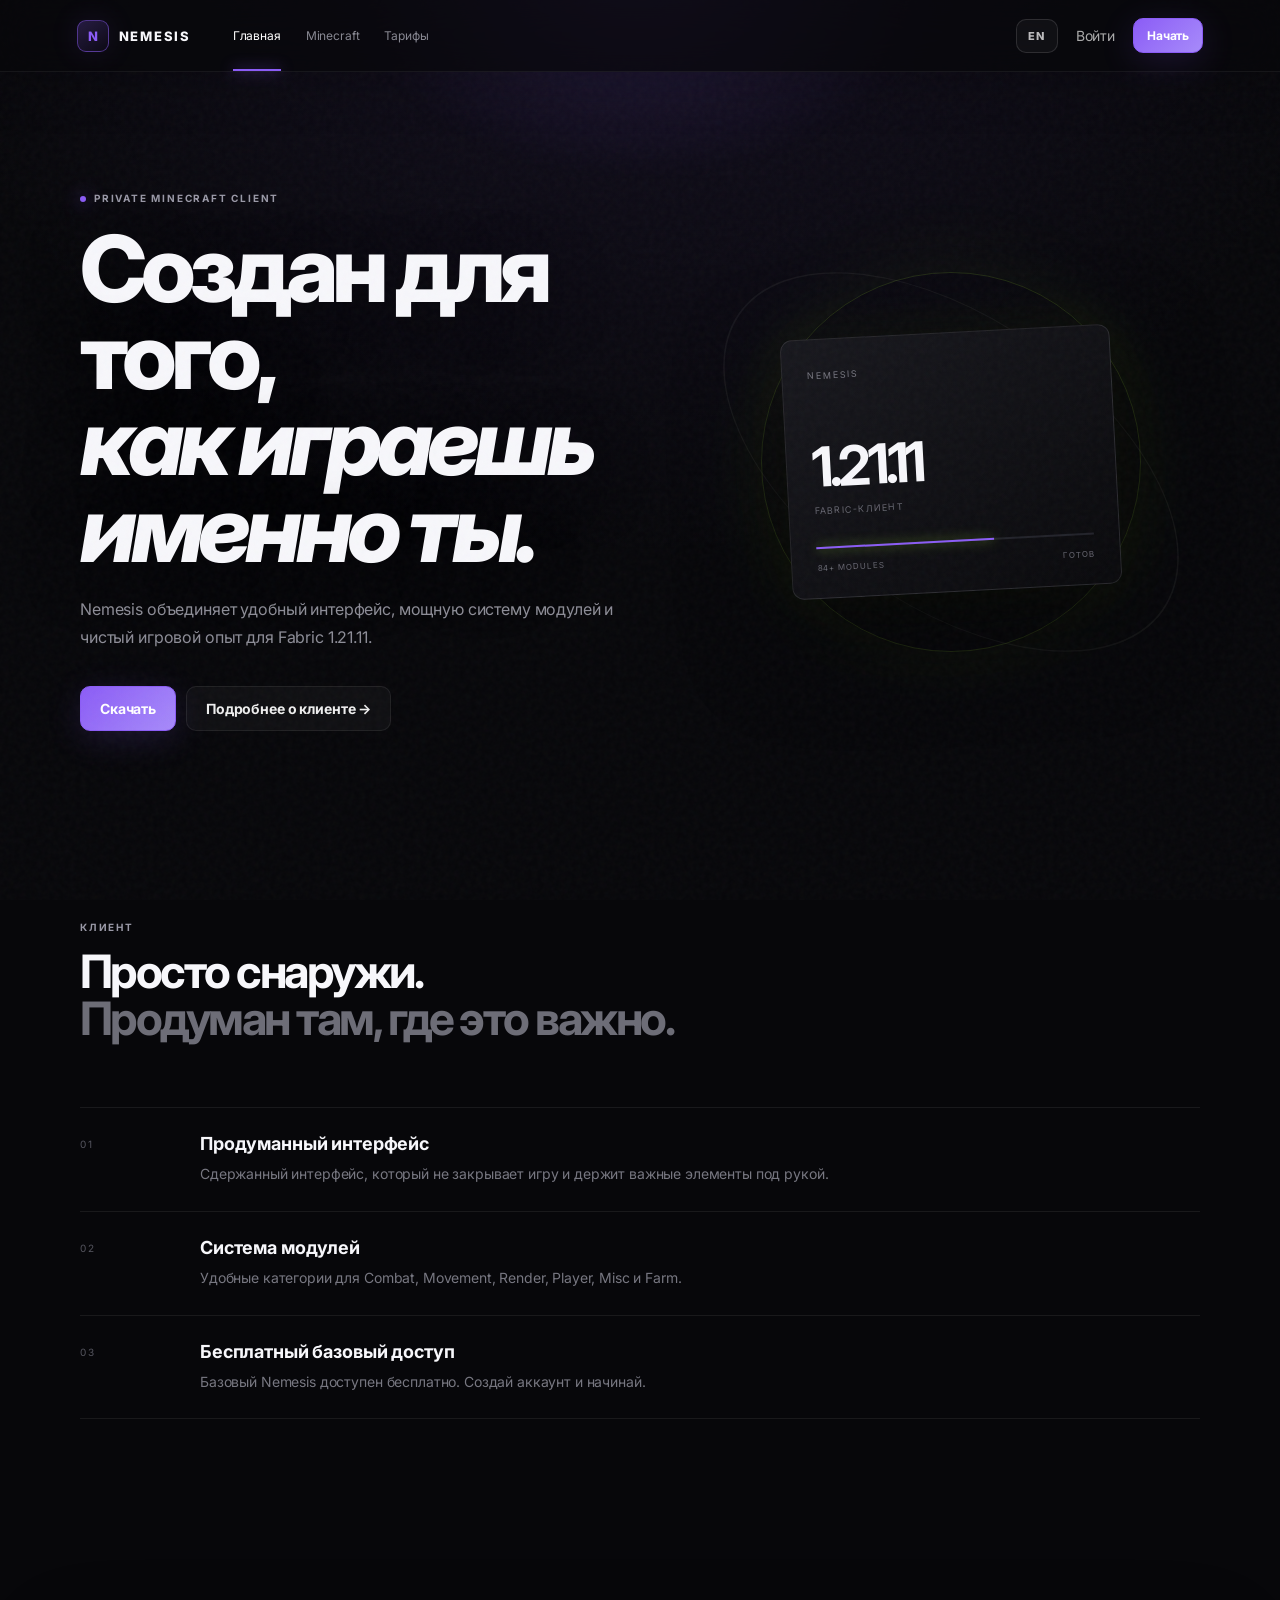
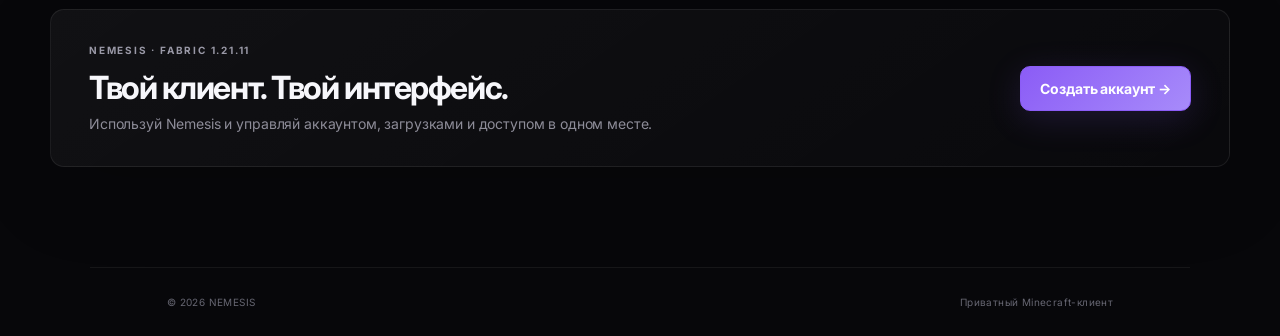
==== index.html @ 1b15ebf1 "Update Nemesis website" ====
<!doctype html>
<html lang="ru"><head><meta charset="utf-8"><meta name="viewport" content="width=device-width,initial-scale=1">
<title>Nemesis — Private Minecraft Client</title><meta name="description" content="Nemesis private Minecraft client. Free base access."><link rel="stylesheet" href="assets/css/main.css"></head>
<body><div class="noise"></div><div class="ambient"></div>
<header class="nav"><a class="brand" href="./"><span class="brand-mark">N</span><span>NEMESIS</span></a>
<nav><a class="active" href="./">Home</a><a href="minecraft/">Minecraft</a><a href="pricing/">Pricing</a></nav>
<div class="nav-actions"><a class="nav-login" href="login/">Login</a><a class="btn btn-small" href="register/">Get started</a></div></header>
<main>
<section class="landing">
 <div class="landing-copy"><div class="eyebrow"><span class="dot"></span>PRIVATE MINECRAFT CLIENT</div><h1>Built for the<br><em>way you play.</em></h1><p>Nemesis brings a focused interface, powerful modules and a clean client experience to Fabric 1.21.11.</p><div class="hero-actions left"><a class="btn" href="download/Nemesis.exe" download>Скачать</a><a class="btn btn-ghost" href="minecraft/">Explore client →</a></div></div>
 <div class="hero-visual"><div class="visual-orbit"></div><div class="visual-card"><span class="visual-label">NEMESIS</span><strong>1.21.11</strong><small>FABRIC CLIENT</small><div class="visual-meter"><i></i></div><div class="visual-bottom"><span>84+ MODULES</span><span>READY</span></div></div></div>
</section>
<section class="editorial"><div class="section-intro"><div class="eyebrow">THE CLIENT</div><h2>Simple on the surface.<br><em>Deep where it matters.</em></h2></div><div class="feature-list"><article><span>01</span><div><h3>Focused UI</h3><p>A restrained interface that keeps the game visible and the important controls close.</p></div></article><article><span>02</span><div><h3>Module system</h3><p>Organized categories for combat, movement, render, player, misc and farm.</p></div></article><article><span>03</span><div><h3>Free base access</h3><p>No paywall for the basic Nemesis experience. Create an account and start.</p></div></article></div></section>
<section class="cta"><div><div class="eyebrow">NEMESIS · FABRIC 1.21.11</div><h2>Your client. Your interface.</h2><p>Join Nemesis and keep your account, downloads and access in one place.</p></div><a class="btn" href="register/">Create account →</a></section>
</main><footer><span>© 2026 NEMESIS</span><span>Private Minecraft client</span></footer><script type="module" src="assets/js/app.js"></script></body></html>
---- assets/css/main.css ----
@import url('https://fonts.googleapis.com/css2?family=Inter:wght@400;500;600;700;800&display=swap');
:root{--bg:#08080b;--panel:#0e0e13;--panel2:#121219;--line:rgba(255,255,255,.08);--text:#f5f5f7;--muted:#8b8b96;--accent:#8b5cf6;--accent2:#a78bfa}
*{box-sizing:border-box}html{scroll-behavior:smooth}body{margin:0;background:var(--bg);color:var(--text);font:14px Inter,Arial,sans-serif;min-height:100vh}a{text-decoration:none;color:inherit}button,input{font:inherit}.noise{position:fixed;inset:0;pointer-events:none;opacity:.035;background-image:url("data:image/svg+xml,%3Csvg viewBox='0 0 180 180' xmlns='http://www.w3.org/2000/svg'%3E%3Cfilter id='n'%3E%3CfeTurbulence type='fractalNoise' baseFrequency='.9' numOctaves='4' stitchTiles='stitch'/%3E%3C/filter%3E%3Crect width='100%25' height='100%25' filter='url(%23n)'/%3E%3C/svg%3E");z-index:5}.ambient{position:fixed;width:650px;height:450px;left:50%;top:-250px;transform:translateX(-50%);background:radial-gradient(ellipse,rgba(139,92,246,.14),transparent 65%);pointer-events:none}.nav{height:76px;padding:0 clamp(22px,5vw,72px);display:flex;align-items:center;gap:50px;border-bottom:1px solid var(--line);position:relative;z-index:10;background:rgba(8,8,11,.65);backdrop-filter:blur(18px)}.brand{display:flex;align-items:center;gap:10px;font-weight:800;letter-spacing:.13em;font-size:13px}.brand-mark{width:30px;height:30px;display:grid;place-items:center;border:1px solid rgba(139,92,246,.5);background:rgba(139,92,246,.08);color:var(--accent);font-weight:800;letter-spacing:0}.nav nav{display:flex;gap:28px;color:#888892}.nav nav a{padding:29px 0;position:relative}.nav nav a.active,.nav nav a:hover{color:#fff}.nav nav a.active:after{content:"";position:absolute;bottom:-1px;left:0;right:0;height:1px;background:var(--accent)}.nav-actions{margin-left:auto;display:flex;align-items:center;gap:18px}.nav-login{color:#aaa}.btn{display:inline-flex;align-items:center;justify-content:center;gap:10px;background:var(--accent);color:#0a0b07;border:1px solid var(--accent);padding:13px 19px;font-weight:700;border-radius:7px;cursor:pointer;transition:.2s}.btn:hover{background:#a78bfa;transform:translateY(-1px);box-shadow:0 8px 30px rgba(139,92,246,.18)}.btn-small{padding:9px 13px;font-size:12px}.btn-ghost{background:rgba(255,255,255,.025);border-color:var(--line);color:#eee}.btn-ghost:hover{background:rgba(255,255,255,.06);box-shadow:none}.hero{max-width:1100px;margin:0 auto;padding:145px 30px 100px;text-align:center}.eyebrow{font-size:10px;letter-spacing:.18em;color:#9b9ba5;font-weight:700}.dot{display:inline-block;width:6px;height:6px;border-radius:50%;background:var(--accent);margin-right:8px;box-shadow:0 0 12px var(--accent)}h1{font-size:clamp(55px,8vw,104px);line-height:.94;letter-spacing:-.065em;margin:25px 0 28px;font-weight:800}.hero h1 em,.split-hero h1 em{font-style:normal;color:#7d7d87}.hero-copy{max-width:610px;margin:0 auto;color:#92929c;font-size:16px;line-height:1.8}.hero-actions{display:flex;justify-content:center;gap:10px;margin-top:34px}.hero-stats{display:grid;grid-template-columns:repeat(4,1fr);max-width:780px;margin:90px auto 0;border:1px solid var(--line);background:rgba(255,255,255,.015)}.hero-stats div{padding:24px;border-right:1px solid var(--line)}.hero-stats div:last-child{border:0}.hero-stats b{display:block;font-size:17px}.hero-stats span{display:block;color:#696973;font-size:9px;letter-spacing:.16em;margin-top:7px}.feature-grid{max-width:1100px;margin:0 auto 100px;padding:0 30px;display:grid;grid-template-columns:1.4fr 1fr;gap:12px}.feature{min-height:270px;border:1px solid var(--line);background:linear-gradient(145deg,rgba(255,255,255,.035),rgba(255,255,255,.012));padding:30px;position:relative;border-radius:10px}.feature-wide{grid-row:span 2;min-height:552px}.feature-icon{font-size:20px;color:var(--accent);display:block;margin-bottom:75px}.feature small{color:#666672;letter-spacing:.14em;font-size:9px;font-weight:700}.feature h2{font-size:26px;letter-spacing:-.04em;margin:11px 0}.feature p{color:#858590;line-height:1.7;max-width:500px}.feature a{position:absolute;bottom:28px;color:var(--accent);font-size:12px}.page{max-width:1180px;margin:auto;padding:90px 30px 110px}.split-hero{display:grid;grid-template-columns:1.4fr .6fr;gap:80px;align-items:center;padding:40px 0 130px}.split-hero h1{font-size:clamp(52px,7vw,88px)}.split-hero .hero-copy{margin:0;max-width:600px}.split-hero .hero-actions{justify-content:flex-start}.version-card{border:1px solid var(--line);background:linear-gradient(145deg,#111117,#0b0b0e);padding:28px;border-radius:10px;box-shadow:0 25px 80px rgba(0,0,0,.3)}.card-top,.status-row{display:flex;justify-content:space-between;align-items:center}.card-top,.card-label{font-size:9px;letter-spacing:.15em;color:#666672;font-weight:700}.live{color:var(--accent)!important}.version-card strong{display:block;font-size:50px;letter-spacing:-.06em;margin:45px 0 4px}.version-card>span{color:#777782}.card-line{height:1px;background:var(--line);margin:30px 0}.mini-stats{display:flex;gap:35px}.mini-stats b{font-size:18px}.mini-stats small{display:block;color:#666672;font-size:8px;letter-spacing:.12em;margin-top:5px}.section-head{display:flex;justify-content:space-between;align-items:end;margin-bottom:22px}.section-head h2{font-size:28px;letter-spacing:-.04em;margin:8px 0 0}.muted{color:#666672}.gui-section{border-top:1px solid var(--line);padding-top:70px}.clickgui{min-height:650px;border:1px solid var(--line);border-radius:10px;overflow:hidden;display:grid;grid-template-columns:210px 1fr 230px;background:#0a0a0e;box-shadow:0 30px 100px rgba(0,0,0,.35)}.gui-side{padding:18px 12px;border-right:1px solid var(--line);background:#0d0d12}.gui-logo{display:flex;align-items:center;gap:10px;padding:7px 8px 25px}.gui-logo b{display:block;font-size:10px;letter-spacing:.12em}.gui-logo small{font-size:8px;color:#666672}.cat{width:100%;border:0;background:transparent;color:#777783;text-align:left;padding:11px 12px;border-radius:6px;display:flex;gap:11px;align-items:center;cursor:pointer}.cat:hover,.cat.active{background:rgba(255,255,255,.055);color:#fff}.cat.active{box-shadow:inset 2px 0 var(--accent);color:var(--accent)}.gui-mods{padding:22px}.gui-title{display:flex;align-items:end;justify-content:space-between;margin-bottom:16px}.gui-title span,.gui-settings>span{font-size:8px;letter-spacing:.16em;color:#666672;font-weight:700}.gui-title h3,.gui-settings h3{margin:6px 0 0;font-size:20px}.gui-title input{width:190px;background:#111118;border:1px solid var(--line);outline:0;border-radius:6px;padding:10px 12px;color:#eee;font-size:11px}.module-row{width:100%;border:1px solid transparent;background:rgba(255,255,255,.025);color:#d9d9df;margin-bottom:5px;padding:12px;border-radius:6px;display:flex;justify-content:space-between;align-items:center;cursor:pointer}.module-row:hover{border-color:var(--line);background:rgba(255,255,255,.045)}.module-row span:first-child{display:flex;align-items:center;gap:9px}.module-row i{width:5px;height:5px;border-radius:50%;background:#555}.switch{width:25px;height:14px;border-radius:20px;background:#27272d;padding:2px;display:flex}.switch b{width:10px;height:10px;border-radius:50%;background:#777;transition:.2s}.switch.on{background:rgba(183,255,66,.22)}.switch.on b{margin-left:11px;background:var(--accent)}.gui-settings{border-left:1px solid var(--line);padding:24px;background:#0d0d12}.setting-card{border-top:1px solid var(--line);padding:18px 0;margin-top:18px}.setting-card b{font-size:11px}.setting-card p{font-size:10px;color:#666672}.center-head{text-align:center;max-width:650px;margin:30px auto 70px}.center-head h1{font-size:70px;margin:18px 0}.center-head p{color:#81818b;line-height:1.7}.plans{display:grid;grid-template-columns:repeat(3,1fr);gap:12px}.plan{border:1px solid var(--line);border-radius:10px;background:rgba(255,255,255,.018);padding:30px;position:relative}.plan.featured{border-color:rgba(183,255,66,.4);box-shadow:0 20px 70px rgba(183,255,66,.05)}.popular{position:absolute;right:18px;top:18px;font-size:8px;color:var(--accent);letter-spacing:.12em}.plan>span{font-size:9px;letter-spacing:.15em;color:#777783;font-weight:700}.plan h2{font-size:52px;letter-spacing:-.06em;margin:30px 0 0}.plan>small{color:#666672}.plan ul{list-style:none;padding:25px 0;margin:0 0 25px;border-top:1px solid var(--line);line-height:2.3;color:#a2a2ac}.plan li:before{content:"✓";color:var(--accent);margin-right:10px}.plan .btn{width:100%}.auth-page{display:grid;place-items:center;min-height:100vh}.auth-brand{position:fixed;top:30px;left:35px}.auth-wrap{width:min(440px,calc(100% - 35px))}.auth-box{border:1px solid var(--line);background:rgba(15,15,20,.85);backdrop-filter:blur(20px);padding:38px;border-radius:10px}.auth-box h1{font-size:46px;margin:14px 0}.auth-box>p{color:#777782;line-height:1.6;margin-bottom:30px}.auth-box form{display:grid;gap:17px}.auth-box label{font-size:10px;color:#777782;letter-spacing:.08em}.auth-box input{display:block;width:100%;margin-top:8px;background:#0a0a0e;border:1px solid var(--line);color:#fff;padding:13px;border-radius:6px;outline:0}.auth-box input:focus{border-color:rgba(183,255,66,.45)}.full{width:100%;margin-top:5px}.form-message{min-height:17px;font-size:11px}.form-message.error{color:#ff7e7e}.form-message.success{color:var(--accent)}.auth-foot{text-align:center;color:#666672;font-size:11px;margin-top:25px}.auth-foot a,.text-link{color:var(--accent)}.dashboard .dash-head{display:flex;justify-content:space-between;align-items:end;margin-bottom:35px}.dashboard h1{font-size:52px;margin:15px 0 0}.dash-grid{display:grid;grid-template-columns:1.4fr 1fr 1fr;gap:12px}.dash-card,.profile-card{border:1px solid var(--line);background:rgba(255,255,255,.018);padding:25px;border-radius:9px;min-height:190px}.dash-card strong{font-size:21px;display:block;margin:25px 0 8px}.dash-card p{color:#70707a;font-size:12px;line-height:1.6}.pill{font-size:9px;color:#777;padding:5px 8px;border:1px solid var(--line);border-radius:20px}.activity{margin-top:60px}.activity h2,.profile-card h2{font-size:23px;letter-spacing:-.03em}.overview-list{border-top:1px solid var(--line)}.overview-list div,.detail-grid>div{display:flex;justify-content:space-between;padding:18px 0;border-bottom:1px solid var(--line)}.overview-list span,.detail-grid span{color:#666672}.overview-list b,.detail-grid b{font-weight:500}.profile-head{display:flex;align-items:center;gap:20px;margin-bottom:45px}.profile-head h1{font-size:52px;margin:10px 0}.avatar{width:62px;height:62px;display:grid;place-items:center;border:1px solid rgba(183,255,66,.35);background:rgba(139,92,246,.08);color:var(--accent);font-size:22px;font-weight:800;border-radius:8px}.detail-grid{display:grid;grid-template-columns:1fr 1fr;gap:0 40px}.detail-grid code,.dash-card code{font-size:10px;color:#999}.error-page{min-height:100vh;display:grid;place-content:center;text-align:center}.error-page h1{font-size:100px;margin:30px 0 10px}.error-page p{color:#777782;margin-bottom:30px}footer{max-width:1100px;margin:auto;border-top:1px solid var(--line);padding:24px 30px 35px;display:flex;justify-content:space-between;color:#4f4f58;font-size:10px;letter-spacing:.04em}
@media(max-width:800px){.nav{gap:18px;padding:0 18px}.nav nav{gap:13px}.nav nav a{padding:29px 0}.nav-login{display:none}.hero{padding-top:100px}.hero-stats{grid-template-columns:1fr 1fr}.hero-stats div:nth-child(2){border-right:0}.feature-grid,.split-hero,.plans,.dash-grid{grid-template-columns:1fr}.feature-wide{grid-row:auto;min-height:350px}.clickgui{grid-template-columns:150px 1fr}.gui-settings{display:none}.gui-title{display:block}.gui-title input{width:100%;margin-top:15px}.page{padding:60px 18px}.split-hero{gap:40px}.center-head h1{font-size:55px}.detail-grid{grid-template-columns:1fr}.dashboard .dash-head{display:block}.auth-box{padding:28px}}

/* V2 editorial / product styling */
.landing{max-width:1180px;margin:auto;padding:120px 30px 85px;display:grid;grid-template-columns:1.05fr .95fr;gap:70px;align-items:center;min-height:650px}.landing-copy h1{font-size:clamp(58px,7.2vw,96px);margin:22px 0}.landing-copy>p{max-width:570px;color:#8d8d97;font-size:16px;line-height:1.8}.hero-actions.left{justify-content:flex-start}.hero-visual{height:480px;display:grid;place-items:center;position:relative}.visual-orbit{position:absolute;width:380px;height:380px;border:1px solid rgba(183,255,66,.14);border-radius:50%;box-shadow:0 0 100px rgba(183,255,66,.06)}.visual-orbit:before,.visual-orbit:after{content:"";position:absolute;border:1px solid rgba(255,255,255,.05);border-radius:50%;inset:45px;transform:rotate(35deg) scaleX(1.8)}.visual-orbit:after{inset:85px;transform:rotate(-40deg) scaleX(1.5)}.visual-card{width:330px;height:260px;border:1px solid rgba(255,255,255,.1);background:linear-gradient(145deg,rgba(25,25,31,.95),rgba(10,10,13,.95));border-radius:12px;padding:25px;position:relative;z-index:2;box-shadow:0 35px 100px rgba(0,0,0,.55),0 0 70px rgba(183,255,66,.06);transform:rotate(-3deg)}.visual-label{font-size:9px;letter-spacing:.2em;color:#777780}.visual-card strong{display:block;font-size:55px;letter-spacing:-.07em;margin-top:52px}.visual-card small{font-size:9px;letter-spacing:.14em;color:#666670}.visual-meter{height:2px;background:#22232a;margin-top:30px}.visual-meter i{display:block;width:64%;height:100%;background:var(--accent);box-shadow:0 0 12px rgba(183,255,66,.6)}.visual-bottom{display:flex;justify-content:space-between;font-size:8px;color:#666670;letter-spacing:.12em;margin-top:14px}.editorial{max-width:1180px;margin:0 auto;padding:105px 30px}.section-intro h2{font-size:clamp(38px,5vw,62px);letter-spacing:-.055em;line-height:1.02;margin:15px 0 65px}.section-intro h2 em{font-style:normal;color:#6d6d77}.feature-list{border-top:1px solid var(--line)}.feature-list article{display:grid;grid-template-columns:100px 1fr;gap:20px;padding:28px 0;border-bottom:1px solid var(--line)}.feature-list article>span{color:#55555f;font-size:10px;letter-spacing:.15em;padding-top:5px}.feature-list h3{font-size:18px;margin:0 0 8px}.feature-list p{color:#777781;line-height:1.7;margin:0;max-width:650px}.cta{max-width:1180px;margin:0 auto 100px;padding:55px 45px;border:1px solid var(--line);background:linear-gradient(110deg,rgba(183,255,66,.07),rgba(255,255,255,.015));border-radius:10px;display:flex;justify-content:space-between;align-items:center;gap:30px}.cta h2{font-size:36px;letter-spacing:-.05em;margin:12px 0 8px}.cta p{color:#777781;margin:0}.product-hero{display:grid;grid-template-columns:1fr .9fr;gap:80px;align-items:center;padding:60px 0 100px}.product-copy h1{font-size:clamp(55px,7vw,92px);margin:20px 0}.product-copy>p{max-width:600px;color:#8b8b95;font-size:16px;line-height:1.8}.product-art{height:430px;position:relative;display:grid;place-items:center;overflow:hidden}.art-grid{position:absolute;inset:0;background-image:linear-gradient(rgba(255,255,255,.035) 1px,transparent 1px),linear-gradient(90deg,rgba(255,255,255,.035) 1px,transparent 1px);background-size:35px 35px;mask-image:radial-gradient(circle,black,transparent 72%);opacity:.5}.art-glow{position:absolute;width:250px;height:250px;background:radial-gradient(circle,rgba(183,255,66,.2),transparent 65%);filter:blur(10px)}.art-window{width:370px;height:280px;border:1px solid rgba(255,255,255,.1);background:rgba(12,12,16,.92);border-radius:10px;position:relative;z-index:2;box-shadow:0 30px 80px #0008;transform:perspective(800px) rotateY(-8deg) rotateX(3deg)}.window-bar{height:35px;border-bottom:1px solid var(--line);display:flex;align-items:center;gap:6px;padding:0 12px}.window-bar i{width:6px;height:6px;border-radius:50%;background:#45454d}.window-bar span{margin-left:auto;font-size:7px;color:#5e5e68;letter-spacing:.15em}.window-content{padding:30px}.window-content>b{display:block;font-size:30px;letter-spacing:-.05em}.window-content>span{display:block;color:#666672;font-size:8px;letter-spacing:.14em;margin-top:4px}.fake-lines{margin-top:50px;display:grid;gap:9px}.fake-lines i{display:block;height:8px;background:linear-gradient(90deg,#25252d 0 55%,transparent 55%);border-radius:3px}.fake-lines i:nth-child(2){background:linear-gradient(90deg,#1d1d24 0 82%,transparent 82%)}.fake-lines i:nth-child(3){background:linear-gradient(90deg,rgba(183,255,66,.55) 0 38%,#202028 38% 70%,transparent 70%)}.fake-lines i:nth-child(4){background:linear-gradient(90deg,#202028 0 65%,transparent 65%)}.product-features{border-top:1px solid var(--line);padding:100px 0}.free-plan{box-shadow:0 25px 80px rgba(183,255,66,.07)}
@media(max-width:850px){.landing,.product-hero{grid-template-columns:1fr;gap:20px;padding-top:70px}.hero-visual,.product-art{height:360px}.landing-copy h1,.product-copy h1{font-size:60px}.cta{display:block;padding:35px 25px}.cta .btn{margin-top:25px}.feature-list article{grid-template-columns:50px 1fr}}


/* Language switcher */
.lang-toggle {
  appearance: none;
  border: 1px solid rgba(255,255,255,.12);
  background: rgba(255,255,255,.035);
  color: rgba(255,255,255,.72);
  height: 34px;
  min-width: 42px;
  padding: 0 10px;
  border-radius: 10px;
  font: inherit;
  font-size: 11px;
  font-weight: 800;
  letter-spacing: .08em;
  cursor: pointer;
  transition: border-color .2s ease, background .2s ease, color .2s ease, transform .2s ease;
}
.lang-toggle:hover {
  color: #fff;
  border-color: rgba(183,255,66,.42);
  background: rgba(139,92,246,.08);
  transform: translateY(-1px);
}
.auth-page > .lang-toggle {
  position: fixed;
  top: 24px;
  right: 24px;
  z-index: 20;
}
@media (max-width: 700px) {
  .lang-toggle { min-width: 38px; padding: 0 8px; }
  .nav-actions .lang-toggle { display: inline-flex; }
  .auth-page > .lang-toggle { top: 16px; right: 16px; }
}

/* Nemesis Purple theme */
:root{--accent:#8b5cf6;--accent2:#a78bfa}
.ambient{background:radial-gradient(ellipse,rgba(139,92,246,.16),transparent 65%)}
.btn{box-shadow:0 10px 34px rgba(139,92,246,.18)}
.btn:hover{box-shadow:0 10px 38px rgba(139,92,246,.30)}
.lang-toggle:hover{border-color:rgba(139,92,246,.5);background:rgba(139,92,246,.10)}
.form-message.success{color:#c4b5fd}
.verification-note{margin-top:14px;padding:12px 14px;border:1px solid rgba(139,92,246,.22);background:rgba(139,92,246,.07);border-radius:8px;color:#c4b5fd;font-size:12px;line-height:1.55}


/* Nemesis visual refresh */
:root{--bg:#07070a;--panel:#0d0d12;--panel2:#111117;--line:rgba(255,255,255,.075);--accent:#8b5cf6;--accent2:#c4b5fd;--text:#f7f7fb;--muted:#858592}
body{background:radial-gradient(circle at 50% -10%,rgba(139,92,246,.10),transparent 34%),#07070a;letter-spacing:-.01em}
body:before{content:"";position:fixed;inset:0;pointer-events:none;background:linear-gradient(rgba(255,255,255,.018) 1px,transparent 1px),linear-gradient(90deg,rgba(255,255,255,.018) 1px,transparent 1px);background-size:70px 70px;mask-image:linear-gradient(to bottom,black,transparent 75%);opacity:.35}
.nav{height:72px;padding:0 clamp(20px,6vw,92px);gap:42px;background:rgba(7,7,10,.72);border-bottom:1px solid rgba(255,255,255,.06);box-shadow:0 15px 50px rgba(0,0,0,.16)}
.brand-mark{width:32px;height:32px;border-radius:9px;background:linear-gradient(145deg,rgba(139,92,246,.24),rgba(139,92,246,.04));box-shadow:0 0 30px rgba(139,92,246,.12)}
.nav nav{gap:25px}.nav nav a{padding:27px 0;font-size:12px}.nav nav a.active:after{height:2px;box-shadow:0 0 14px rgba(139,92,246,.8)}
.btn{border-radius:10px;background:linear-gradient(135deg,#8b5cf6,#a78bfa);color:#fff;box-shadow:0 8px 35px rgba(139,92,246,.16);transition:transform .22s,box-shadow .22s,filter .22s}.btn:hover{filter:brightness(1.08);transform:translateY(-2px);box-shadow:0 12px 42px rgba(139,92,246,.28)}
.btn-ghost{background:rgba(255,255,255,.035);color:#eee;box-shadow:none}.btn-ghost:hover{background:rgba(255,255,255,.065);box-shadow:0 8px 30px rgba(0,0,0,.18)}
.hero{padding:155px 30px 105px}.eyebrow{color:#9a99a7;font-size:10px}.dot{box-shadow:0 0 18px #8b5cf6}
h1{font-weight:800;text-shadow:0 15px 60px rgba(0,0,0,.35)}.hero h1 em,.split-hero h1 em{background:linear-gradient(90deg,#8b5cf6,#ddd6fe 55%,#8b5cf6);background-size:200% auto;-webkit-background-clip:text;background-clip:text;color:transparent;animation:nemesisGradient 7s linear infinite}@keyframes nemesisGradient{to{background-position:200% center}}
.hero-copy{color:#9998a5}.feature,.dash-card,.version-card,.cta{border-color:rgba(255,255,255,.075);background:linear-gradient(145deg,rgba(255,255,255,.045),rgba(255,255,255,.012));box-shadow:0 25px 80px rgba(0,0,0,.16);border-radius:14px;transition:transform .25s,border-color .25s,box-shadow .25s}.feature:hover,.dash-card:hover{transform:translateY(-4px);border-color:rgba(139,92,246,.25);box-shadow:0 25px 80px rgba(0,0,0,.28),0 0 40px rgba(139,92,246,.06)}
.feature-icon{color:var(--accent2)}.page{padding-top:82px}.split-hero{padding:45px 0 95px}.product-art{filter:drop-shadow(0 30px 70px rgba(0,0,0,.38))}.art-window{border-radius:16px!important;border-color:rgba(139,92,246,.2)!important;background:linear-gradient(145deg,#15131d,#0b0b0e)!important}.art-glow{opacity:.8!important}
.product-features{padding-top:10px}.section-intro h2{font-size:46px;letter-spacing:-.055em}.feature-list article{border-color:rgba(255,255,255,.07);padding:25px 0}.feature-list article:hover{border-color:rgba(139,92,246,.3)}
.cta{padding:34px 38px;margin-top:85px}.cta h2{font-size:32px;letter-spacing:-.045em}.cta p{color:#8d8c98}footer{border-top:1px solid rgba(255,255,255,.06);color:#666672;padding:28px clamp(20px,6vw,92px)}
.dash-head{padding-bottom:45px}.dash-head h1{font-size:clamp(38px,5vw,66px)}.dash-grid{gap:14px}.dash-card{padding:27px}.pill{border-radius:999px;background:rgba(139,92,246,.11);border:1px solid rgba(139,92,246,.2);color:#c4b5fd;padding:6px 10px}.overview-list{border-radius:14px;overflow:hidden;border:1px solid var(--line);background:rgba(255,255,255,.018)}.overview-list>div{padding:19px 22px;border-bottom:1px solid var(--line)}.overview-list>div:last-child{border-bottom:0}.overview-list span{color:#777684}
@media(max-width:760px){.nav{gap:15px}.nav nav{display:none}.nav-actions{gap:8px}.hero{padding-top:105px}.hero-actions{flex-wrap:wrap}.hero-stats{grid-template-columns:repeat(2,1fr)}.hero-stats div:nth-child(2){border-right:0}.hero-stats div{border-bottom:1px solid var(--line)}.split-hero{grid-template-columns:1fr;gap:40px}.product-art{min-height:260px}.page{padding-left:20px;padding-right:20px}.cta{padding:28px}.cta .btn{margin-top:20px}}

.admin-table-wrap{overflow:auto}.admin-table{width:100%;border-collapse:collapse}.admin-table th,.admin-table td{padding:14px 12px;border-bottom:1px solid rgba(255,255,255,.08);text-align:left;white-space:nowrap}.admin-table select{background:#111118;color:inherit;border:1px solid rgba(255,255,255,.12);border-radius:8px;padding:8px 10px}.admin-table .btn{cursor:pointer}.admin-table .btn:disabled{opacity:.5}
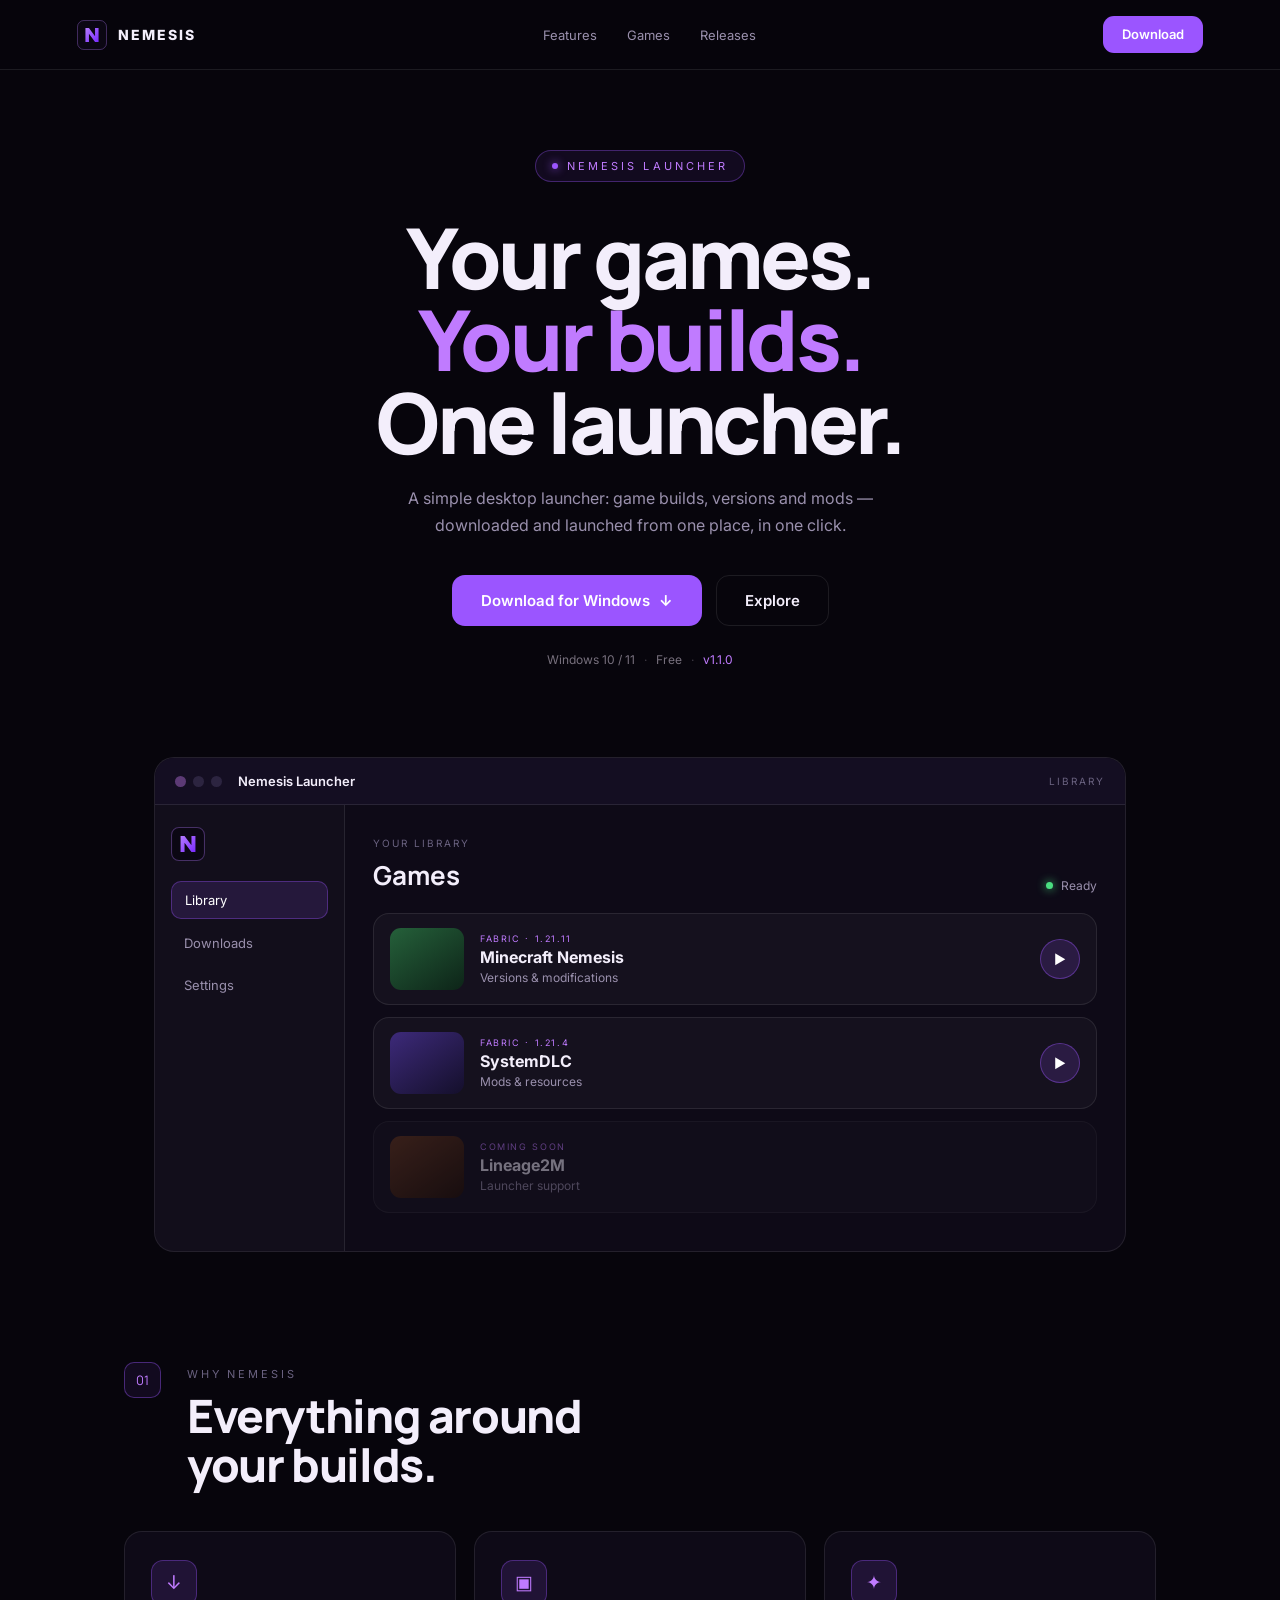
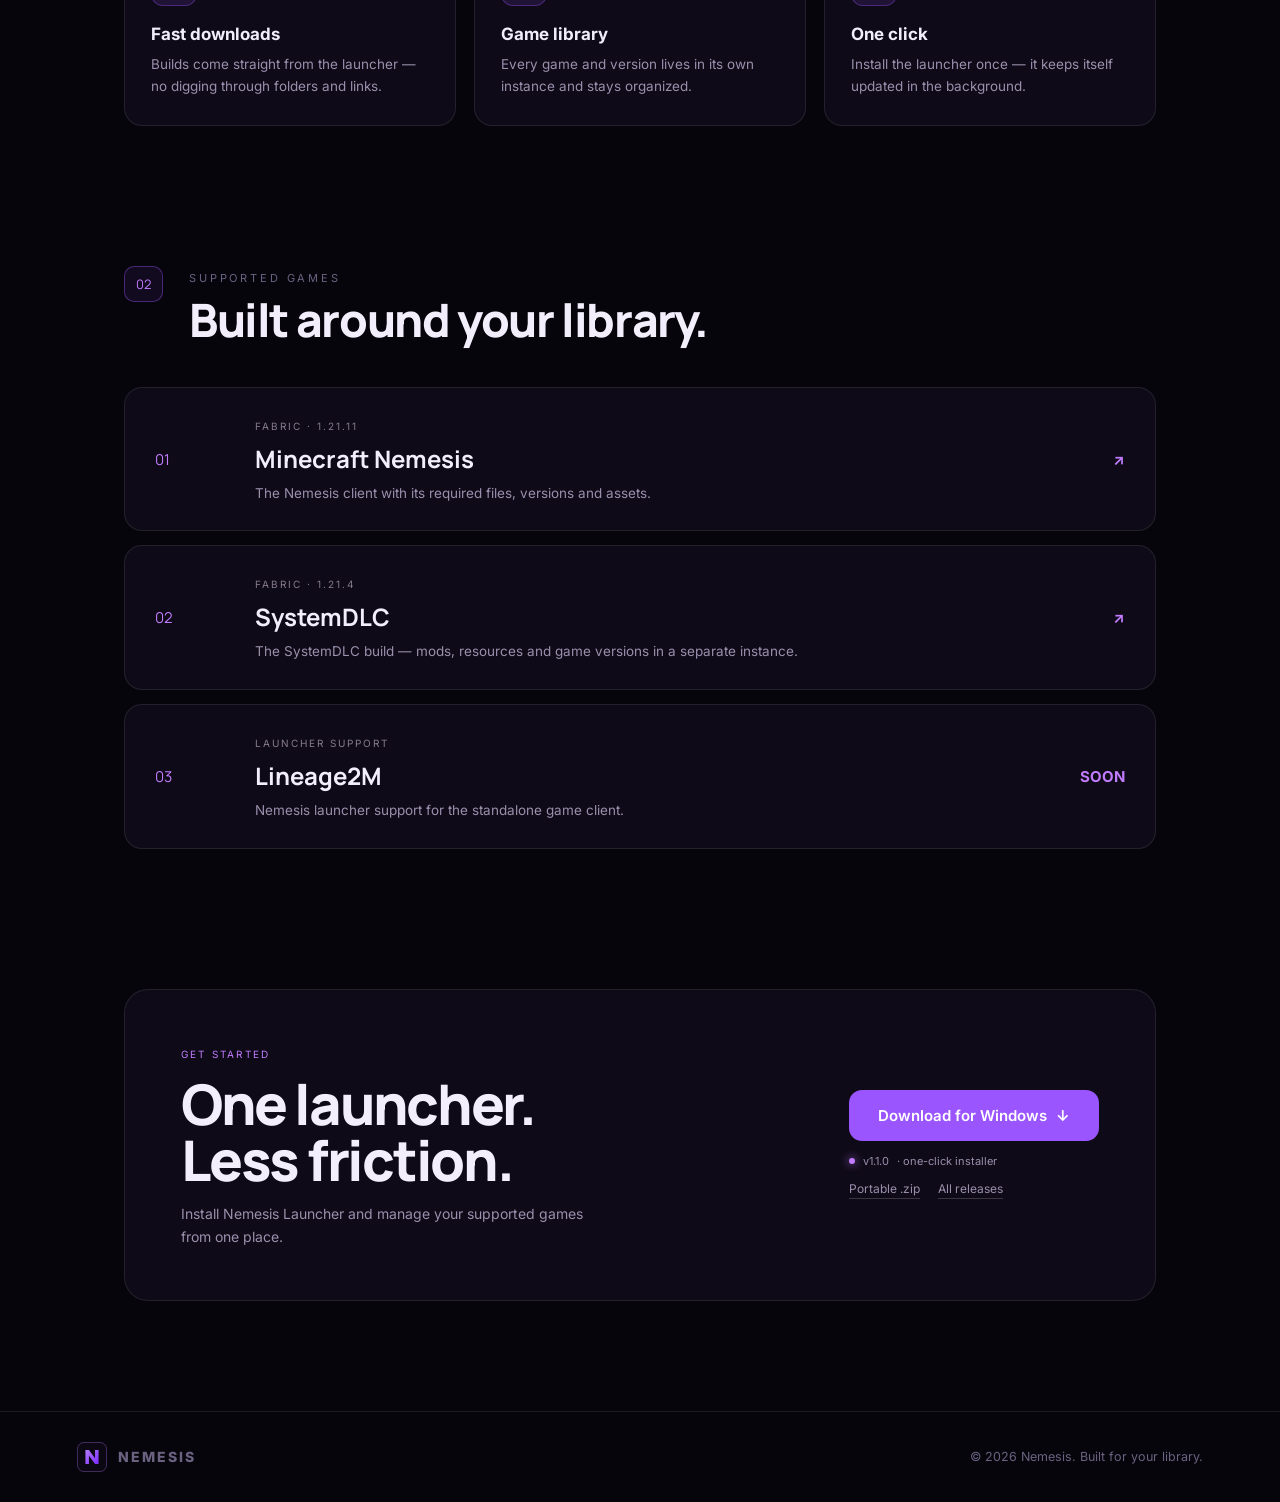
==== commit edaf0559: "Rebuild site: simple black-purple design, working download links, favicon" ====
--- a/index.html
+++ b/index.html
@@ -1,15 +1,122 @@
 <!doctype html>
-<html lang="ru"><head><meta charset="utf-8"><meta name="viewport" content="width=device-width,initial-scale=1">
-<title>Nemesis — Private Minecraft Client</title><meta name="description" content="Nemesis private Minecraft client. Free base access."><link rel="stylesheet" href="assets/css/main.css"></head>
-<body><div class="noise"></div><div class="ambient"></div>
-<header class="nav"><a class="brand" href="./"><span class="brand-mark">N</span><span>NEMESIS</span></a>
-<nav><a class="active" href="./">Home</a><a href="minecraft/">Minecraft</a><a href="pricing/">Pricing</a></nav>
-<div class="nav-actions"><a class="nav-login" href="login/">Login</a><a class="btn btn-small" href="register/">Get started</a></div></header>
+<html lang="en">
+<head>
+<meta charset="utf-8">
+<meta name="viewport" content="width=device-width,initial-scale=1">
+<title>Nemesis Launcher</title>
+<meta name="description" content="Nemesis Launcher — simple desktop launcher for your game builds, versions and mods.">
+<link rel="icon" type="image/svg+xml" href="assets/favicon.svg">
+<link rel="stylesheet" href="assets/style.css">
+</head>
+<body>
+
+<nav class="nav">
+  <a class="brand" href="#">
+    <img class="brand-icon" src="assets/favicon.svg" alt="">
+    <span>NEMESIS</span>
+  </a>
+  <div class="nav-links">
+    <a href="#features">Features</a>
+    <a href="#games">Games</a>
+    <a href="#download">Releases</a>
+  </div>
+  <a class="btn btn-sm" data-download href="https://github.com/1kitikat1/Launch/releases/latest/download/NemesisSetup.exe">Download</a>
+</nav>
+
 <main>
-<section class="landing">
- <div class="landing-copy"><div class="eyebrow"><span class="dot"></span>PRIVATE MINECRAFT CLIENT</div><h1>Built for the<br><em>way you play.</em></h1><p>Nemesis brings a focused interface, powerful modules and a clean client experience to Fabric 1.21.11.</p><div class="hero-actions left"><a class="btn" href="download/Nemesis.exe" download>Скачать</a><a class="btn btn-ghost" href="minecraft/">Explore client →</a></div></div>
- <div class="hero-visual"><div class="visual-orbit"></div><div class="visual-card"><span class="visual-label">NEMESIS</span><strong>1.21.11</strong><small>FABRIC CLIENT</small><div class="visual-meter"><i></i></div><div class="visual-bottom"><span>84+ MODULES</span><span>READY</span></div></div></div>
+
+<section class="hero">
+  <div class="eyebrow"><i></i> NEMESIS LAUNCHER</div>
+  <h1>Your games.<br><em>Your builds.</em><br>One launcher.</h1>
+  <p class="lead">A simple desktop launcher: game builds, versions and mods — downloaded and launched from one place, in one click.</p>
+  <div class="hero-actions">
+    <a class="btn btn-lg" data-download href="https://github.com/1kitikat1/Launch/releases/latest/download/NemesisSetup.exe">Download for Windows <b>↓</b></a>
+    <a class="btn btn-lg ghost" href="#features">Explore</a>
+  </div>
+  <div class="meta"><span>Windows 10 / 11</span><span class="dot">·</span><span>Free</span><span class="dot">·</span><span class="accent" data-version>v1.1.0</span></div>
 </section>
-<section class="editorial"><div class="section-intro"><div class="eyebrow">THE CLIENT</div><h2>Simple on the surface.<br><em>Deep where it matters.</em></h2></div><div class="feature-list"><article><span>01</span><div><h3>Focused UI</h3><p>A restrained interface that keeps the game visible and the important controls close.</p></div></article><article><span>02</span><div><h3>Module system</h3><p>Organized categories for combat, movement, render, player, misc and farm.</p></div></article><article><span>03</span><div><h3>Free base access</h3><p>No paywall for the basic Nemesis experience. Create an account and start.</p></div></article></div></section>
-<section class="cta"><div><div class="eyebrow">NEMESIS · FABRIC 1.21.11</div><h2>Your client. Your interface.</h2><p>Join Nemesis and keep your account, downloads and access in one place.</p></div><a class="btn" href="register/">Create account →</a></section>
-</main><footer><span>© 2026 NEMESIS</span><span>Private Minecraft client</span></footer><script type="module" src="assets/js/app.js"></script></body></html>+
+<section class="showcase">
+  <div class="window">
+    <div class="window-top">
+      <span class="dots"><i></i><i></i><i></i></span>
+      <span class="window-title">Nemesis Launcher</span>
+      <small>LIBRARY</small>
+    </div>
+    <div class="window-body">
+      <aside>
+        <img class="side-icon" src="assets/favicon.svg" alt="">
+        <div class="side-item active">Library</div>
+        <div class="side-item">Downloads</div>
+        <div class="side-item">Settings</div>
+      </aside>
+      <div class="library">
+        <div class="library-head">
+          <div><small>YOUR LIBRARY</small><h3>Games</h3></div>
+          <div class="status"><i></i> Ready</div>
+        </div>
+        <div class="game-card">
+          <div class="game-art art-mc"></div>
+          <div class="game-info"><span>FABRIC · 1.21.11</span><strong>Minecraft Nemesis</strong><small>Versions &amp; modifications</small></div>
+          <div class="play">▶</div>
+        </div>
+        <div class="game-card">
+          <div class="game-art art-sd"></div>
+          <div class="game-info"><span>FABRIC · 1.21.4</span><strong>SystemDLC</strong><small>Mods &amp; resources</small></div>
+          <div class="play">▶</div>
+        </div>
+        <div class="game-card muted">
+          <div class="game-art art-l2"></div>
+          <div class="game-info"><span>COMING SOON</span><strong>Lineage2M</strong><small>Launcher support</small></div>
+        </div>
+      </div>
+    </div>
+  </div>
+</section>
+
+<section id="features" class="section">
+  <div class="section-title"><span>01</span><div><small>WHY NEMESIS</small><h2>Everything around<br>your builds.</h2></div></div>
+  <div class="features">
+    <article class="feature"><div class="icon">↓</div><h3>Fast downloads</h3><p>Builds come straight from the launcher — no digging through folders and links.</p></article>
+    <article class="feature"><div class="icon">▣</div><h3>Game library</h3><p>Every game and version lives in its own instance and stays organized.</p></article>
+    <article class="feature"><div class="icon">✦</div><h3>One click</h3><p>Install the launcher once — it keeps itself updated in the background.</p></article>
+  </div>
+</section>
+
+<section id="games" class="section">
+  <div class="section-title"><span>02</span><div><small>SUPPORTED GAMES</small><h2>Built around your library.</h2></div></div>
+  <div class="game-list">
+    <div class="large-game"><div class="game-number">01</div><div><span>FABRIC · 1.21.11</span><h3>Minecraft Nemesis</h3><p>The Nemesis client with its required files, versions and assets.</p></div><b>↗</b></div>
+    <div class="large-game"><div class="game-number">02</div><div><span>FABRIC · 1.21.4</span><h3>SystemDLC</h3><p>The SystemDLC build — mods, resources and game versions in a separate instance.</p></div><b>↗</b></div>
+    <div class="large-game soon"><div class="game-number">03</div><div><span>LAUNCHER SUPPORT</span><h3>Lineage2M</h3><p>Nemesis launcher support for the standalone game client.</p></div><b>SOON</b></div>
+  </div>
+</section>
+
+<section id="download" class="section">
+  <div class="download-card">
+    <div class="download-copy">
+      <small>GET STARTED</small>
+      <h2>One launcher.<br>Less friction.</h2>
+      <p>Install Nemesis Launcher and manage your supported games from one place.</p>
+    </div>
+    <div class="download-side">
+      <a class="btn btn-lg" data-download href="https://github.com/1kitikat1/Launch/releases/latest/download/NemesisSetup.exe">Download for Windows <b>↓</b></a>
+      <span class="download-status"><i></i> <span data-version>v1.1.0</span> · one-click installer</span>
+      <div class="dl-links">
+        <a class="dl-alt" data-portable href="https://github.com/1kitikat1/Launch/releases/latest">Portable .zip</a>
+        <a class="dl-alt" href="https://github.com/1kitikat1/Launch/releases/latest">All releases</a>
+      </div>
+    </div>
+  </div>
+</section>
+
+</main>
+
+<footer>
+  <a class="brand" href="#"><img class="brand-icon" src="assets/favicon.svg" alt=""><span>NEMESIS</span></a>
+  <span>© 2026 Nemesis. Built for your library.</span>
+</footer>
+
+<script src="assets/app.js"></script>
+</body>
+</html>
--- a/assets/style.css
+++ b/assets/style.css
@@ -0,0 +1,199 @@
+@import url('https://fonts.googleapis.com/css2?family=Inter:wght@400;500;600;700;800&family=Manrope:wght@600;700;800&display=swap');
+
+:root{
+  --bg:#07050c;
+  --panel:#0e0a17;
+  --panel-2:#140e22;
+  --line:rgba(255,255,255,.09);
+  --text:#f3eefb;
+  --muted:#9a90ad;
+  --acc:#9b55ff;
+  --acc-2:#c07bff;
+}
+
+*{box-sizing:border-box}
+html{scroll-behavior:smooth}
+body{margin:0;background:var(--bg);color:var(--text);font-family:Inter,sans-serif}
+a{color:inherit}
+img{display:block}
+
+/* ---------- nav ---------- */
+.nav{
+  position:fixed;z-index:20;top:0;left:0;right:0;height:70px;
+  display:flex;align-items:center;justify-content:space-between;
+  padding:0 6%;background:rgba(7,5,12,.92);border-bottom:1px solid var(--line);
+}
+.brand{display:flex;align-items:center;gap:11px;text-decoration:none;font-weight:800;letter-spacing:.14em;font-size:14px}
+.brand-icon{width:30px;height:30px}
+.nav-links{display:flex;gap:30px}
+.nav-links a{color:var(--muted);text-decoration:none;font-size:13px;transition:.2s}
+.nav-links a:hover{color:var(--text)}
+
+/* ---------- buttons ---------- */
+.btn{
+  display:inline-flex;align-items:center;gap:9px;
+  background:var(--acc);color:#fff;text-decoration:none;
+  font-weight:600;font-size:14px;line-height:1;
+  padding:14px 22px;border-radius:13px;border:1px solid transparent;
+  transition:.2s;
+}
+.btn:hover{background:var(--acc-2);transform:translateY(-1px)}
+.btn-sm{padding:11px 18px;font-size:13px;border-radius:11px}
+.btn-lg{padding:17px 28px;font-size:15px}
+.btn.ghost{background:transparent;border-color:var(--line);color:var(--text)}
+.btn.ghost:hover{border-color:rgba(192,123,255,.5);background:rgba(155,85,255,.08)}
+
+/* ---------- hero ---------- */
+.hero{
+  max-width:860px;margin:0 auto;padding:150px 24px 70px;text-align:center;
+}
+.eyebrow{
+  display:inline-flex;align-items:center;gap:9px;
+  font-size:11px;letter-spacing:.28em;color:var(--acc-2);
+  border:1px solid rgba(155,85,255,.35);border-radius:999px;
+  padding:8px 16px;background:rgba(155,85,255,.08);
+}
+.eyebrow i{width:6px;height:6px;border-radius:50%;background:var(--acc);box-shadow:0 0 10px var(--acc)}
+.hero h1{
+  font-family:Manrope,sans-serif;font-weight:800;
+  font-size:clamp(44px,7vw,84px);line-height:.98;letter-spacing:-.04em;
+  margin:34px 0 22px;
+}
+.hero h1 em{font-style:normal;color:var(--acc-2)}
+.lead{max-width:560px;margin:0 auto;color:var(--muted);font-size:16px;line-height:1.7}
+.hero-actions{display:flex;gap:14px;justify-content:center;margin-top:36px;flex-wrap:wrap}
+.meta{display:flex;gap:9px;justify-content:center;margin-top:26px;color:#77707d;font-size:12px}
+.meta .accent{color:var(--acc-2)}
+.dot{opacity:.5}
+
+/* ---------- showcase window ---------- */
+.showcase{max-width:1020px;margin:0 auto;padding:20px 24px 40px}
+.window{background:var(--panel);border:1px solid var(--line);border-radius:20px;overflow:hidden}
+.window-top{
+  display:flex;align-items:center;gap:16px;
+  padding:15px 20px;border-bottom:1px solid var(--line);background:var(--panel-2);
+}
+.dots{display:flex;gap:7px}
+.dots i{width:11px;height:11px;border-radius:50%;background:#2c2440}
+.dots i:nth-child(1){background:#5c3a75}
+.window-title{font-size:13px;font-weight:600}
+.window-top small{margin-left:auto;font-size:10px;letter-spacing:.2em;color:#6a6280}
+.window-body{display:grid;grid-template-columns:190px 1fr;min-height:360px}
+.window-body aside{border-right:1px solid var(--line);padding:22px 16px;background:rgba(255,255,255,.015)}
+.side-icon{width:34px;height:34px;margin-bottom:20px}
+.side-item{
+  font-size:13px;color:var(--muted);padding:10px 13px;border-radius:10px;margin-bottom:6px;
+}
+.side-item.active{background:rgba(155,85,255,.14);color:#fff;border:1px solid rgba(155,85,255,.35)}
+.library{padding:26px 28px}
+.library-head{display:flex;justify-content:space-between;align-items:flex-end;margin-bottom:20px}
+.library-head small{font-size:10px;letter-spacing:.2em;color:#6a6280}
+.library-head h3{font-family:Manrope,sans-serif;font-size:26px;margin:6px 0 0}
+.status{display:flex;align-items:center;gap:8px;font-size:12px;color:var(--muted)}
+.status i{width:7px;height:7px;border-radius:50%;background:#4ade80;box-shadow:0 0 10px #4ade80}
+.game-card{
+  display:flex;align-items:center;gap:16px;
+  border:1px solid var(--line);border-radius:16px;
+  padding:14px 16px;margin-bottom:12px;background:rgba(255,255,255,.03);
+  transition:.2s;
+}
+.game-card:hover{border-color:rgba(155,85,255,.45)}
+.game-card.muted{opacity:.45}
+.game-art{width:74px;height:62px;border-radius:11px;flex:none}
+.art-mc{background:linear-gradient(145deg,#25603a,#0d2418)}
+.art-sd{background:linear-gradient(145deg,#3d2a7a,#140f2b)}
+.art-l2{background:linear-gradient(145deg,#6b3a1e,#241206)}
+.game-info{display:flex;flex-direction:column;gap:3px}
+.game-info span{font-size:9px;letter-spacing:.18em;color:var(--acc-2)}
+.game-info strong{font-size:16px}
+.game-info small{font-size:12px;color:var(--muted)}
+.play{
+  margin-left:auto;width:40px;height:40px;border-radius:50%;
+  background:rgba(155,85,255,.16);border:1px solid rgba(155,85,255,.4);
+  display:flex;align-items:center;justify-content:center;font-size:13px;color:#fff;
+}
+
+/* ---------- sections ---------- */
+.section{max-width:1080px;margin:0 auto;padding:70px 24px}
+.section-title{display:flex;gap:26px;align-items:flex-start;margin-bottom:42px}
+.section-title>span{
+  font-family:Manrope,sans-serif;font-size:13px;color:var(--acc-2);
+  border:1px solid rgba(155,85,255,.4);border-radius:10px;padding:8px 11px;background:rgba(155,85,255,.08);
+}
+.section-title small{font-size:11px;letter-spacing:.26em;color:#6a6280}
+.section-title h2{
+  font-family:Manrope,sans-serif;font-weight:800;
+  font-size:clamp(30px,4vw,46px);letter-spacing:-.03em;line-height:1.05;margin:10px 0 0;
+}
+
+.features{display:grid;grid-template-columns:repeat(auto-fit,minmax(260px,1fr));gap:18px}
+.feature{
+  background:var(--panel);border:1px solid var(--line);border-radius:18px;
+  padding:28px 26px;transition:.25s;
+}
+.feature:hover{border-color:rgba(155,85,255,.4);transform:translateY(-3px)}
+.feature .icon{
+  width:46px;height:46px;border-radius:12px;
+  background:rgba(155,85,255,.13);border:1px solid rgba(155,85,255,.35);
+  display:flex;align-items:center;justify-content:center;
+  font-size:19px;color:var(--acc-2);margin-bottom:18px;
+}
+.feature h3{font-size:17px;margin:0 0 9px}
+.feature p{margin:0;color:var(--muted);font-size:13.5px;line-height:1.65}
+
+.game-list{display:flex;flex-direction:column;gap:14px}
+.large-game{
+  display:grid;grid-template-columns:90px 1fr auto;align-items:center;gap:10px;
+  background:var(--panel);border:1px solid var(--line);border-radius:18px;
+  padding:26px 30px;transition:.25s;
+}
+.large-game:hover{border-color:rgba(155,85,255,.45);transform:translateX(6px)}
+.large-game.soon{opacity:.5}
+.game-number{font-family:Manrope,sans-serif;font-size:15px;color:var(--acc-2)}
+.large-game span{font-size:10px;letter-spacing:.2em;color:#877b90}
+.large-game h3{font-family:Manrope,sans-serif;font-size:24px;margin:8px 0 8px}
+.large-game p{margin:0;color:var(--muted);font-size:13.5px;line-height:1.6;max-width:560px}
+.large-game b{font-size:15px;color:var(--acc-2)}
+
+/* ---------- download ---------- */
+.download-card{
+  background:var(--panel);border:1px solid var(--line);border-radius:24px;
+  padding:52px 56px;display:flex;justify-content:space-between;align-items:center;gap:46px;
+}
+.download-copy small{font-size:10px;letter-spacing:.22em;color:var(--acc-2)}
+.download-copy h2{
+  font-family:Manrope,sans-serif;font-weight:800;
+  font-size:clamp(34px,4.5vw,56px);letter-spacing:-.04em;line-height:1;margin:14px 0;
+}
+.download-copy p{margin:0;color:var(--muted);font-size:14px;line-height:1.65;max-width:420px}
+.download-side{display:flex;flex-direction:column;align-items:flex-start;gap:13px;flex:none}
+.download-status{display:flex;align-items:center;gap:8px;font-size:11px;color:var(--muted)}
+.download-status i{width:6px;height:6px;border-radius:50%;background:var(--acc-2);box-shadow:0 0 10px var(--acc-2)}
+.dl-links{display:flex;gap:18px}
+.dl-alt{
+  font-size:12px;color:var(--muted);text-decoration:none;
+  border-bottom:1px solid rgba(255,255,255,.18);padding-bottom:2px;transition:.2s;
+}
+.dl-alt:hover{color:#fff;border-color:rgba(255,255,255,.5)}
+
+/* ---------- footer ---------- */
+footer{
+  border-top:1px solid var(--line);margin-top:40px;
+  padding:30px 6%;display:flex;justify-content:space-between;align-items:center;
+  color:#6a6280;font-size:12.5px;flex-wrap:wrap;gap:14px;
+}
+
+/* ---------- reveal ---------- */
+.reveal{opacity:0;transform:translateY(24px);transition:opacity .7s ease,transform .7s cubic-bezier(.2,.8,.2,1)}
+.reveal.visible{opacity:1;transform:none}
+
+/* ---------- responsive ---------- */
+@media (max-width:860px){
+  .nav-links{display:none}
+  .window-body{grid-template-columns:1fr}
+  .window-body aside{display:none}
+  .download-card{flex-direction:column;align-items:flex-start;padding:36px 28px}
+  .large-game{grid-template-columns:1fr;gap:6px}
+  .section-title{flex-direction:column;gap:14px}
+  footer{flex-direction:column;text-align:center}
+}
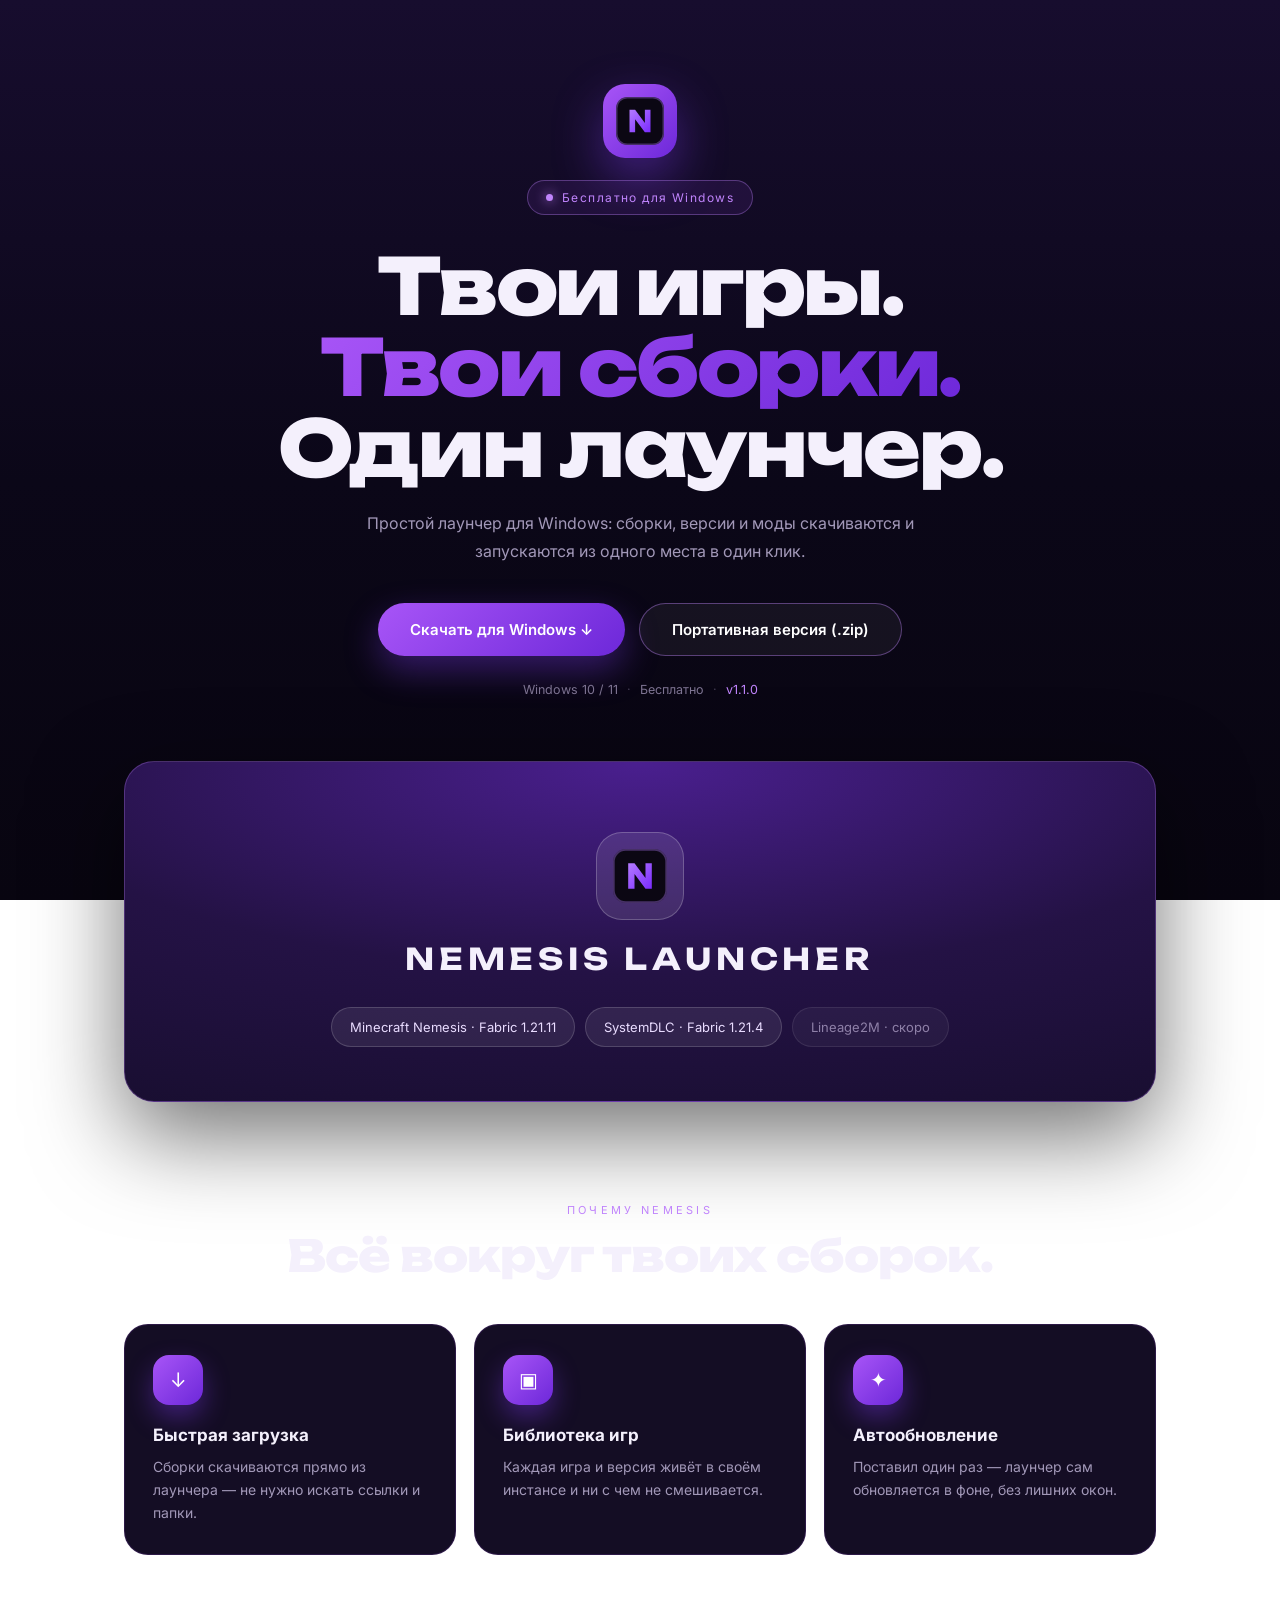
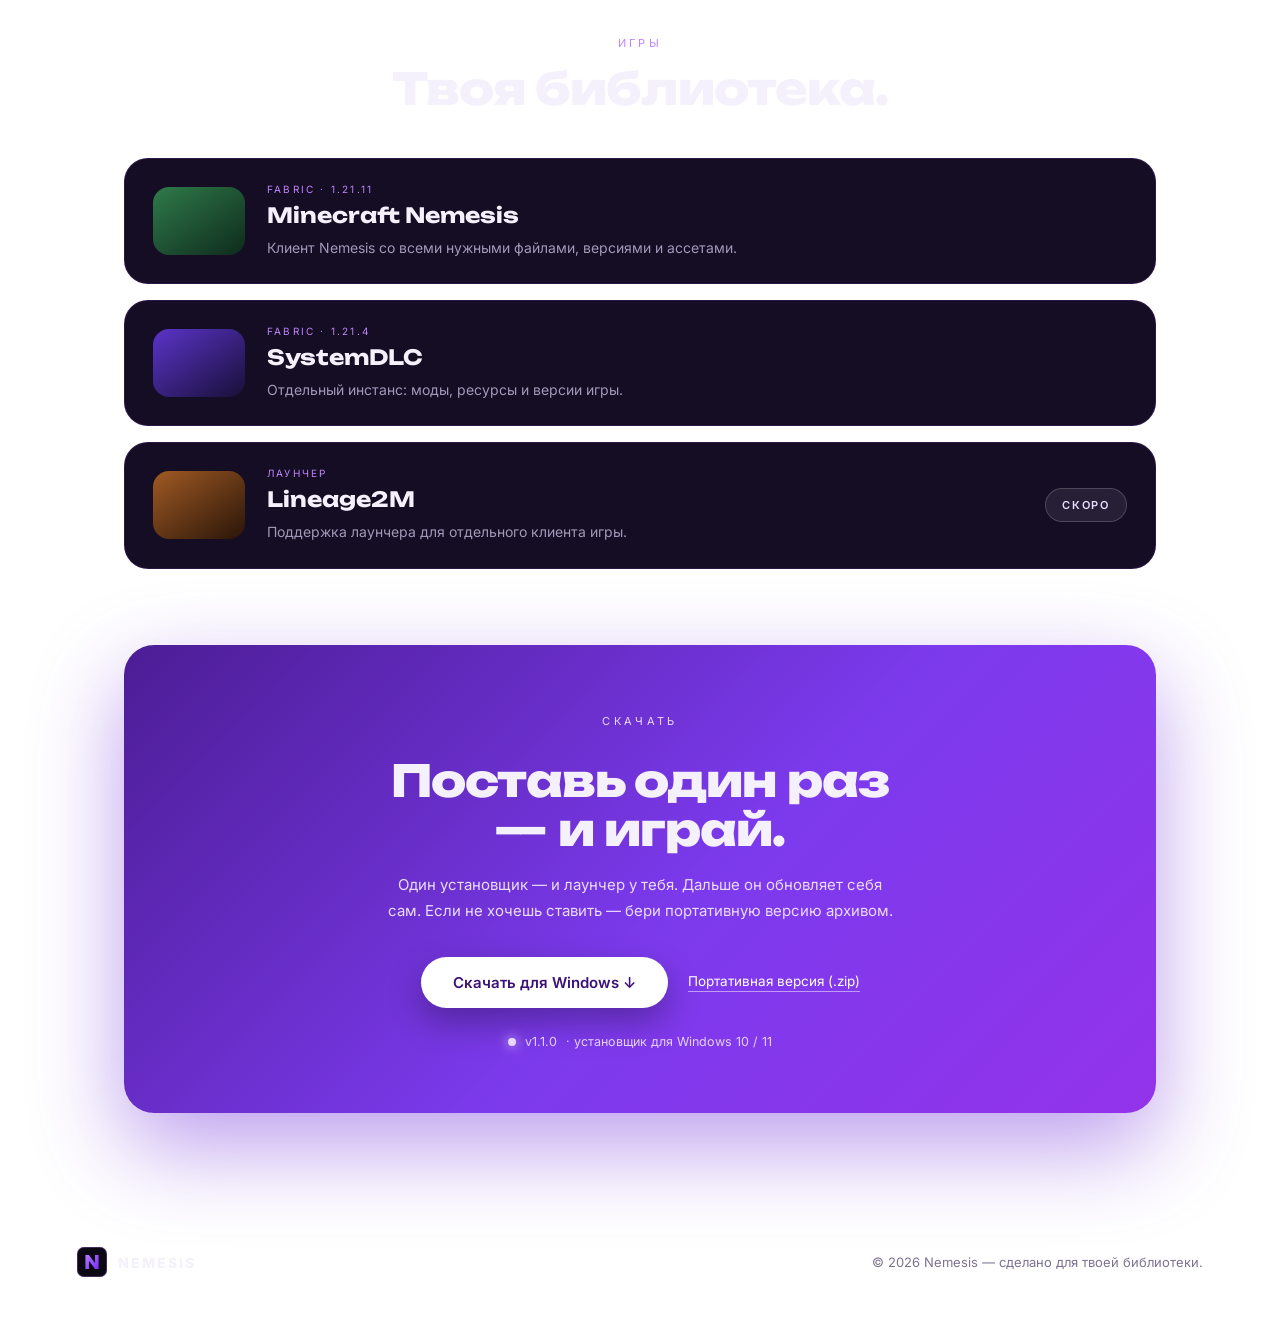
==== commit 0fc97f19: "Redesign: all Russian, no menu, no numbering, direct download links only" ====
--- a/index.html
+++ b/index.html
@@ -1,120 +1,117 @@
 <!doctype html>
-<html lang="en">
+<html lang="ru">
 <head>
 <meta charset="utf-8">
 <meta name="viewport" content="width=device-width,initial-scale=1">
-<title>Nemesis Launcher</title>
-<meta name="description" content="Nemesis Launcher — simple desktop launcher for your game builds, versions and mods.">
+<title>Nemesis Launcher — лаунчер твоих игр</title>
+<meta name="description" content="Nemesis Launcher — простой лаунчер для Windows: сборки, версии и моды скачиваются и запускаются в один клик.">
 <link rel="icon" type="image/svg+xml" href="assets/favicon.svg">
 <link rel="stylesheet" href="assets/style.css">
 </head>
 <body>
 
-<nav class="nav">
-  <a class="brand" href="#">
-    <img class="brand-icon" src="assets/favicon.svg" alt="">
-    <span>NEMESIS</span>
-  </a>
-  <div class="nav-links">
-    <a href="#features">Features</a>
-    <a href="#games">Games</a>
-    <a href="#download">Releases</a>
-  </div>
-  <a class="btn btn-sm" data-download href="https://github.com/1kitikat1/Launch/releases/latest/download/NemesisSetup.exe">Download</a>
-</nav>
-
 <main>
 
-<section class="hero">
-  <div class="eyebrow"><i></i> NEMESIS LAUNCHER</div>
-  <h1>Your games.<br><em>Your builds.</em><br>One launcher.</h1>
-  <p class="lead">A simple desktop launcher: game builds, versions and mods — downloaded and launched from one place, in one click.</p>
+<section class="hero wrap">
+  <div class="hero-logo"><img src="assets/favicon.svg" alt="Nemesis"></div>
+  <div class="badge"><i></i> Бесплатно для Windows</div>
+  <h1>Твои игры.<br><em>Твои сборки.</em><br>Один лаунчер.</h1>
+  <p class="lead">Простой лаунчер для Windows: сборки, версии и моды скачиваются и запускаются из одного места в один клик.</p>
   <div class="hero-actions">
-    <a class="btn btn-lg" data-download href="https://github.com/1kitikat1/Launch/releases/latest/download/NemesisSetup.exe">Download for Windows <b>↓</b></a>
-    <a class="btn btn-lg ghost" href="#features">Explore</a>
+    <a class="btn btn-lg" data-download href="https://github.com/1kitikat1/Launch/releases/latest/download/NemesisSetup.exe">Скачать для Windows ↓</a>
+    <a class="btn btn-lg ghost" data-portable href="https://github.com/1kitikat1/Launch/releases/download/v1.1.0/NemesisLauncher-1.1.0.zip">Портативная версия (.zip)</a>
   </div>
-  <div class="meta"><span>Windows 10 / 11</span><span class="dot">·</span><span>Free</span><span class="dot">·</span><span class="accent" data-version>v1.1.0</span></div>
+  <div class="meta"><span>Windows 10 / 11</span><span class="dot">·</span><span>Бесплатно</span><span class="dot">·</span><span class="accent" data-version>v1.1.0</span></div>
 </section>
 
-<section class="showcase">
-  <div class="window">
-    <div class="window-top">
-      <span class="dots"><i></i><i></i><i></i></span>
-      <span class="window-title">Nemesis Launcher</span>
-      <small>LIBRARY</small>
-    </div>
-    <div class="window-body">
-      <aside>
-        <img class="side-icon" src="assets/favicon.svg" alt="">
-        <div class="side-item active">Library</div>
-        <div class="side-item">Downloads</div>
-        <div class="side-item">Settings</div>
-      </aside>
-      <div class="library">
-        <div class="library-head">
-          <div><small>YOUR LIBRARY</small><h3>Games</h3></div>
-          <div class="status"><i></i> Ready</div>
-        </div>
-        <div class="game-card">
-          <div class="game-art art-mc"></div>
-          <div class="game-info"><span>FABRIC · 1.21.11</span><strong>Minecraft Nemesis</strong><small>Versions &amp; modifications</small></div>
-          <div class="play">▶</div>
-        </div>
-        <div class="game-card">
-          <div class="game-art art-sd"></div>
-          <div class="game-info"><span>FABRIC · 1.21.4</span><strong>SystemDLC</strong><small>Mods &amp; resources</small></div>
-          <div class="play">▶</div>
-        </div>
-        <div class="game-card muted">
-          <div class="game-art art-l2"></div>
-          <div class="game-info"><span>COMING SOON</span><strong>Lineage2M</strong><small>Launcher support</small></div>
-        </div>
-      </div>
+<section class="showcase wrap">
+  <div class="cover">
+    <div class="cover-logo"><img src="assets/favicon.svg" alt=""></div>
+    <div class="cover-name">NEMESIS LAUNCHER</div>
+    <div class="chips">
+      <span class="chip">Minecraft Nemesis · Fabric 1.21.11</span>
+      <span class="chip">SystemDLC · Fabric 1.21.4</span>
+      <span class="chip soon">Lineage2M · скоро</span>
     </div>
   </div>
 </section>
 
-<section id="features" class="section">
-  <div class="section-title"><span>01</span><div><small>WHY NEMESIS</small><h2>Everything around<br>your builds.</h2></div></div>
+<section id="features" class="section wrap">
+  <div class="section-head">
+    <span class="kicker">Почему Nemesis</span>
+    <h2>Всё вокруг твоих сборок.</h2>
+  </div>
   <div class="features">
-    <article class="feature"><div class="icon">↓</div><h3>Fast downloads</h3><p>Builds come straight from the launcher — no digging through folders and links.</p></article>
-    <article class="feature"><div class="icon">▣</div><h3>Game library</h3><p>Every game and version lives in its own instance and stays organized.</p></article>
-    <article class="feature"><div class="icon">✦</div><h3>One click</h3><p>Install the launcher once — it keeps itself updated in the background.</p></article>
+    <article class="feature">
+      <div class="icon">↓</div>
+      <h3>Быстрая загрузка</h3>
+      <p>Сборки скачиваются прямо из лаунчера — не нужно искать ссылки и папки.</p>
+    </article>
+    <article class="feature">
+      <div class="icon">▣</div>
+      <h3>Библиотека игр</h3>
+      <p>Каждая игра и версия живёт в своём инстансе и ни с чем не смешивается.</p>
+    </article>
+    <article class="feature">
+      <div class="icon">✦</div>
+      <h3>Автообновление</h3>
+      <p>Поставил один раз — лаунчер сам обновляется в фоне, без лишних окон.</p>
+    </article>
   </div>
 </section>
 
-<section id="games" class="section">
-  <div class="section-title"><span>02</span><div><small>SUPPORTED GAMES</small><h2>Built around your library.</h2></div></div>
+<section id="games" class="section wrap">
+  <div class="section-head">
+    <span class="kicker">Игры</span>
+    <h2>Твоя библиотека.</h2>
+  </div>
   <div class="game-list">
-    <div class="large-game"><div class="game-number">01</div><div><span>FABRIC · 1.21.11</span><h3>Minecraft Nemesis</h3><p>The Nemesis client with its required files, versions and assets.</p></div><b>↗</b></div>
-    <div class="large-game"><div class="game-number">02</div><div><span>FABRIC · 1.21.4</span><h3>SystemDLC</h3><p>The SystemDLC build — mods, resources and game versions in a separate instance.</p></div><b>↗</b></div>
-    <div class="large-game soon"><div class="game-number">03</div><div><span>LAUNCHER SUPPORT</span><h3>Lineage2M</h3><p>Nemesis launcher support for the standalone game client.</p></div><b>SOON</b></div>
+    <div class="game-row">
+      <div class="game-art art-mc"></div>
+      <div class="game-text">
+        <span>FABRIC · 1.21.11</span>
+        <h3>Minecraft Nemesis</h3>
+        <p>Клиент Nemesis со всеми нужными файлами, версиями и ассетами.</p>
+      </div>
+    </div>
+    <div class="game-row">
+      <div class="game-art art-sd"></div>
+      <div class="game-text">
+        <span>FABRIC · 1.21.4</span>
+        <h3>SystemDLC</h3>
+        <p>Отдельный инстанс: моды, ресурсы и версии игры.</p>
+      </div>
+    </div>
+    <div class="game-row soon">
+      <div class="game-art art-l2"></div>
+      <div class="game-text">
+        <span>ЛАУНЧЕР</span>
+        <h3>Lineage2M</h3>
+        <p>Поддержка лаунчера для отдельного клиента игры.</p>
+      </div>
+      <b class="soon-tag">Скоро</b>
+    </div>
   </div>
 </section>
 
-<section id="download" class="section">
-  <div class="download-card">
-    <div class="download-copy">
-      <small>GET STARTED</small>
-      <h2>One launcher.<br>Less friction.</h2>
-      <p>Install Nemesis Launcher and manage your supported games from one place.</p>
+<section id="download" class="section wrap">
+  <div class="download-panel">
+    <span class="kicker light">Скачать</span>
+    <h2>Поставь один раз<br>— и играй.</h2>
+    <p>Один установщик — и лаунчер у тебя. Дальше он обновляет себя сам. Если не хочешь ставить — бери портативную версию архивом.</p>
+    <div class="dl-actions">
+      <a class="btn btn-lg white" data-download href="https://github.com/1kitikat1/Launch/releases/latest/download/NemesisSetup.exe">Скачать для Windows ↓</a>
+      <a class="dl-alt" data-portable href="https://github.com/1kitikat1/Launch/releases/download/v1.1.0/NemesisLauncher-1.1.0.zip">Портативная версия (.zip)</a>
     </div>
-    <div class="download-side">
-      <a class="btn btn-lg" data-download href="https://github.com/1kitikat1/Launch/releases/latest/download/NemesisSetup.exe">Download for Windows <b>↓</b></a>
-      <span class="download-status"><i></i> <span data-version>v1.1.0</span> · one-click installer</span>
-      <div class="dl-links">
-        <a class="dl-alt" data-portable href="https://github.com/1kitikat1/Launch/releases/latest">Portable .zip</a>
-        <a class="dl-alt" href="https://github.com/1kitikat1/Launch/releases/latest">All releases</a>
-      </div>
-    </div>
+    <div class="dl-meta"><span class="pulse"></span><span data-version>v1.1.0</span> · установщик для Windows 10 / 11</div>
   </div>
 </section>
 
 </main>
 
 <footer>
-  <a class="brand" href="#"><img class="brand-icon" src="assets/favicon.svg" alt=""><span>NEMESIS</span></a>
-  <span>© 2026 Nemesis. Built for your library.</span>
+  <span class="brand"><img class="brand-icon" src="assets/favicon.svg" alt=""><span>NEMESIS</span></span>
+  <span>© 2026 Nemesis — сделано для твоей библиотеки.</span>
 </footer>
 
 <script src="assets/app.js"></script>
--- a/assets/style.css
+++ b/assets/style.css
@@ -1,199 +1,187 @@
-@import url('https://fonts.googleapis.com/css2?family=Inter:wght@400;500;600;700;800&family=Manrope:wght@600;700;800&display=swap');
+@import url('https://fonts.googleapis.com/css2?family=Unbounded:wght@700;800&family=Inter:wght@400;500;600;700&display=swap');
 
 :root{
-  --bg:#07050c;
-  --panel:#0e0a17;
-  --panel-2:#140e22;
-  --line:rgba(255,255,255,.09);
-  --text:#f3eefb;
-  --muted:#9a90ad;
-  --acc:#9b55ff;
-  --acc-2:#c07bff;
+  --bg:#080510;
+  --panel:#140d24;
+  --line:rgba(168,85,247,.16);
+  --text:#f4f0fc;
+  --muted:#a298b8;
+  --acc:#8b5cf6;
+  --acc-2:#c084fc;
+  --grad:linear-gradient(135deg,#a855f7,#6d28d9);
 }
 
 *{box-sizing:border-box}
 html{scroll-behavior:smooth}
-body{margin:0;background:var(--bg);color:var(--text);font-family:Inter,sans-serif}
+body{
+  margin:0;color:var(--text);font-family:Inter,sans-serif;
+  background:linear-gradient(180deg,#170d2e 0,#0b0718 480px,var(--bg) 100%) fixed;
+  -webkit-font-smoothing:antialiased;
+}
 a{color:inherit}
 img{display:block}
-
-/* ---------- nav ---------- */
-.nav{
-  position:fixed;z-index:20;top:0;left:0;right:0;height:70px;
-  display:flex;align-items:center;justify-content:space-between;
-  padding:0 6%;background:rgba(7,5,12,.92);border-bottom:1px solid var(--line);
-}
-.brand{display:flex;align-items:center;gap:11px;text-decoration:none;font-weight:800;letter-spacing:.14em;font-size:14px}
-.brand-icon{width:30px;height:30px}
-.nav-links{display:flex;gap:30px}
-.nav-links a{color:var(--muted);text-decoration:none;font-size:13px;transition:.2s}
-.nav-links a:hover{color:var(--text)}
+.wrap{max-width:1080px;margin:0 auto;padding-left:24px;padding-right:24px}
 
 /* ---------- buttons ---------- */
 .btn{
   display:inline-flex;align-items:center;gap:9px;
-  background:var(--acc);color:#fff;text-decoration:none;
+  background:var(--grad);color:#fff;text-decoration:none;
   font-weight:600;font-size:14px;line-height:1;
-  padding:14px 22px;border-radius:13px;border:1px solid transparent;
+  padding:15px 26px;border-radius:999px;border:0;
+  box-shadow:0 14px 34px rgba(124,58,237,.38);
   transition:.2s;
 }
-.btn:hover{background:var(--acc-2);transform:translateY(-1px)}
-.btn-sm{padding:11px 18px;font-size:13px;border-radius:11px}
-.btn-lg{padding:17px 28px;font-size:15px}
-.btn.ghost{background:transparent;border-color:var(--line);color:var(--text)}
-.btn.ghost:hover{border-color:rgba(192,123,255,.5);background:rgba(155,85,255,.08)}
+.btn:hover{transform:translateY(-2px);box-shadow:0 18px 44px rgba(124,58,237,.5)}
+.btn-lg{padding:18px 32px;font-size:15px}
+.btn.ghost{background:rgba(255,255,255,.05);border:1px solid rgba(192,132,252,.4);box-shadow:none}
+.btn.ghost:hover{background:rgba(168,85,247,.14);box-shadow:none}
+.btn.white{background:#fff;color:#3b1278;box-shadow:0 14px 34px rgba(0,0,0,.3)}
+.btn.white:hover{background:#f3e9ff}
 
 /* ---------- hero ---------- */
-.hero{
-  max-width:860px;margin:0 auto;padding:150px 24px 70px;text-align:center;
+.hero{padding-top:84px;padding-bottom:64px;text-align:center}
+.hero-logo img{
+  width:74px;height:74px;margin:0 auto 22px;
+  border-radius:22px;padding:13px;
+  background:var(--grad);
+  box-shadow:0 20px 50px rgba(124,58,237,.45);
 }
-.eyebrow{
+.badge{
   display:inline-flex;align-items:center;gap:9px;
-  font-size:11px;letter-spacing:.28em;color:var(--acc-2);
-  border:1px solid rgba(155,85,255,.35);border-radius:999px;
-  padding:8px 16px;background:rgba(155,85,255,.08);
+  font-size:12px;letter-spacing:.12em;color:var(--acc-2);
+  border:1px solid rgba(192,132,252,.35);border-radius:999px;
+  padding:9px 18px;background:rgba(168,85,247,.1);
 }
-.eyebrow i{width:6px;height:6px;border-radius:50%;background:var(--acc);box-shadow:0 0 10px var(--acc)}
+.badge i{width:7px;height:7px;border-radius:50%;background:var(--acc-2);box-shadow:0 0 12px var(--acc-2)}
 .hero h1{
-  font-family:Manrope,sans-serif;font-weight:800;
-  font-size:clamp(44px,7vw,84px);line-height:.98;letter-spacing:-.04em;
-  margin:34px 0 22px;
+  font-family:Unbounded,Manrope,sans-serif;font-weight:800;
+  font-size:clamp(40px,6.5vw,78px);line-height:1.04;letter-spacing:-.03em;
+  margin:30px 0 22px;
 }
-.hero h1 em{font-style:normal;color:var(--acc-2)}
+.hero h1 em{font-style:normal;background:var(--grad);-webkit-background-clip:text;background-clip:text;color:transparent}
 .lead{max-width:560px;margin:0 auto;color:var(--muted);font-size:16px;line-height:1.7}
-.hero-actions{display:flex;gap:14px;justify-content:center;margin-top:36px;flex-wrap:wrap}
-.meta{display:flex;gap:9px;justify-content:center;margin-top:26px;color:#77707d;font-size:12px}
+.hero-actions{display:flex;gap:14px;justify-content:center;margin-top:38px;flex-wrap:wrap}
+.meta{display:flex;gap:9px;justify-content:center;margin-top:26px;color:#7d7391;font-size:12.5px}
 .meta .accent{color:var(--acc-2)}
 .dot{opacity:.5}
 
-/* ---------- showcase window ---------- */
-.showcase{max-width:1020px;margin:0 auto;padding:20px 24px 40px}
-.window{background:var(--panel);border:1px solid var(--line);border-radius:20px;overflow:hidden}
-.window-top{
-  display:flex;align-items:center;gap:16px;
-  padding:15px 20px;border-bottom:1px solid var(--line);background:var(--panel-2);
+/* ---------- cover ---------- */
+.showcase{padding-bottom:20px}
+.cover{
+  border-radius:30px;padding:70px 30px 54px;text-align:center;
+  background:radial-gradient(130% 130% at 50% 0%,#4a1f8f 0%,#241245 48%,#150d2a 100%);
+  border:1px solid rgba(192,132,252,.28);
+  box-shadow:0 34px 90px rgba(0,0,0,.55);
 }
-.dots{display:flex;gap:7px}
-.dots i{width:11px;height:11px;border-radius:50%;background:#2c2440}
-.dots i:nth-child(1){background:#5c3a75}
-.window-title{font-size:13px;font-weight:600}
-.window-top small{margin-left:auto;font-size:10px;letter-spacing:.2em;color:#6a6280}
-.window-body{display:grid;grid-template-columns:190px 1fr;min-height:360px}
-.window-body aside{border-right:1px solid var(--line);padding:22px 16px;background:rgba(255,255,255,.015)}
-.side-icon{width:34px;height:34px;margin-bottom:20px}
-.side-item{
-  font-size:13px;color:var(--muted);padding:10px 13px;border-radius:10px;margin-bottom:6px;
+.cover-logo img{
+  width:88px;height:88px;margin:0 auto 20px;border-radius:26px;padding:16px;
+  background:rgba(255,255,255,.1);border:1px solid rgba(255,255,255,.22);
 }
-.side-item.active{background:rgba(155,85,255,.14);color:#fff;border:1px solid rgba(155,85,255,.35)}
-.library{padding:26px 28px}
-.library-head{display:flex;justify-content:space-between;align-items:flex-end;margin-bottom:20px}
-.library-head small{font-size:10px;letter-spacing:.2em;color:#6a6280}
-.library-head h3{font-family:Manrope,sans-serif;font-size:26px;margin:6px 0 0}
-.status{display:flex;align-items:center;gap:8px;font-size:12px;color:var(--muted)}
-.status i{width:7px;height:7px;border-radius:50%;background:#4ade80;box-shadow:0 0 10px #4ade80}
-.game-card{
-  display:flex;align-items:center;gap:16px;
-  border:1px solid var(--line);border-radius:16px;
-  padding:14px 16px;margin-bottom:12px;background:rgba(255,255,255,.03);
-  transition:.2s;
+.cover-name{
+  font-family:Unbounded,Manrope,sans-serif;font-weight:700;
+  font-size:clamp(20px,3vw,30px);letter-spacing:.16em;
 }
-.game-card:hover{border-color:rgba(155,85,255,.45)}
-.game-card.muted{opacity:.45}
-.game-art{width:74px;height:62px;border-radius:11px;flex:none}
-.art-mc{background:linear-gradient(145deg,#25603a,#0d2418)}
-.art-sd{background:linear-gradient(145deg,#3d2a7a,#140f2b)}
-.art-l2{background:linear-gradient(145deg,#6b3a1e,#241206)}
-.game-info{display:flex;flex-direction:column;gap:3px}
-.game-info span{font-size:9px;letter-spacing:.18em;color:var(--acc-2)}
-.game-info strong{font-size:16px}
-.game-info small{font-size:12px;color:var(--muted)}
-.play{
-  margin-left:auto;width:40px;height:40px;border-radius:50%;
-  background:rgba(155,85,255,.16);border:1px solid rgba(155,85,255,.4);
-  display:flex;align-items:center;justify-content:center;font-size:13px;color:#fff;
+.chips{display:flex;gap:10px;justify-content:center;flex-wrap:wrap;margin-top:30px}
+.chip{
+  font-size:13px;color:#e9dcff;
+  background:rgba(255,255,255,.08);border:1px solid rgba(255,255,255,.16);
+  padding:11px 18px;border-radius:999px;
+}
+.chip.soon{opacity:.55}
+
+/* ---------- sections ---------- */
+.section{padding-top:76px}
+.section-head{text-align:center;margin-bottom:44px}
+.kicker{
+  display:inline-block;font-size:11px;letter-spacing:.3em;text-transform:uppercase;
+  color:var(--acc-2);margin-bottom:14px;
+}
+.kicker.light{color:#ecd9ff}
+.section-head h2,.download-panel h2{
+  font-family:Unbounded,Manrope,sans-serif;font-weight:800;
+  font-size:clamp(28px,4vw,44px);letter-spacing:-.02em;line-height:1.12;margin:0;
 }
 
-/* ---------- sections ---------- */
-.section{max-width:1080px;margin:0 auto;padding:70px 24px}
-.section-title{display:flex;gap:26px;align-items:flex-start;margin-bottom:42px}
-.section-title>span{
-  font-family:Manrope,sans-serif;font-size:13px;color:var(--acc-2);
-  border:1px solid rgba(155,85,255,.4);border-radius:10px;padding:8px 11px;background:rgba(155,85,255,.08);
+/* ---------- features ---------- */
+.features{display:grid;grid-template-columns:repeat(auto-fit,minmax(260px,1fr));gap:18px}
+.feature{
+  background:var(--panel);border:1px solid var(--line);border-radius:24px;
+  padding:30px 28px;transition:.25s;
 }
-.section-title small{font-size:11px;letter-spacing:.26em;color:#6a6280}
-.section-title h2{
-  font-family:Manrope,sans-serif;font-weight:800;
-  font-size:clamp(30px,4vw,46px);letter-spacing:-.03em;line-height:1.05;margin:10px 0 0;
+.feature:hover{border-color:rgba(192,132,252,.5);transform:translateY(-4px);box-shadow:0 22px 50px rgba(0,0,0,.4)}
+.feature .icon{
+  width:50px;height:50px;border-radius:16px;
+  background:var(--grad);
+  display:flex;align-items:center;justify-content:center;
+  font-size:20px;color:#fff;margin-bottom:20px;
+  box-shadow:0 12px 26px rgba(124,58,237,.4);
+}
+.feature h3{font-size:17px;margin:0 0 10px}
+.feature p{margin:0;color:var(--muted);font-size:14px;line-height:1.65}
+
+/* ---------- games ---------- */
+.game-list{display:flex;flex-direction:column;gap:16px}
+.game-row{
+  display:flex;align-items:center;gap:22px;
+  background:var(--panel);border:1px solid var(--line);border-radius:24px;
+  padding:24px 28px;transition:.25s;
+}
+.game-row:hover{border-color:rgba(192,132,252,.5);transform:translateX(6px)}
+.game-row.soon{opacity:.5}
+.game-art{width:92px;height:68px;border-radius:16px;flex:none}
+.art-mc{background:linear-gradient(145deg,#2f7a4a,#0e2b1c)}
+.art-sd{background:linear-gradient(145deg,#5b34c9,#180f38)}
+.art-l2{background:linear-gradient(145deg,#a05a24,#2a1508)}
+.game-text{display:flex;flex-direction:column;gap:5px}
+.game-text span{font-size:10px;letter-spacing:.22em;color:var(--acc-2)}
+.game-text h3{font-family:Unbounded,Manrope,sans-serif;font-weight:700;font-size:21px;margin:2px 0 4px}
+.game-text p{margin:0;color:var(--muted);font-size:14px;line-height:1.6}
+.soon-tag{
+  margin-left:auto;font-size:11px;letter-spacing:.16em;text-transform:uppercase;font-weight:600;
+  color:#e9dcff;background:rgba(255,255,255,.08);border:1px solid rgba(255,255,255,.18);
+  padding:9px 16px;border-radius:999px;
 }
 
-.features{display:grid;grid-template-columns:repeat(auto-fit,minmax(260px,1fr));gap:18px}
-.feature{
-  background:var(--panel);border:1px solid var(--line);border-radius:18px;
-  padding:28px 26px;transition:.25s;
+/* ---------- download ---------- */
+.download-panel{
+  border-radius:30px;padding:64px 56px;text-align:center;
+  background:linear-gradient(135deg,#4c1d95 0%,#7c3aed 55%,#9333ea 100%);
+  box-shadow:0 34px 90px rgba(109,40,217,.45);
 }
-.feature:hover{border-color:rgba(155,85,255,.4);transform:translateY(-3px)}
-.feature .icon{
-  width:46px;height:46px;border-radius:12px;
-  background:rgba(155,85,255,.13);border:1px solid rgba(155,85,255,.35);
-  display:flex;align-items:center;justify-content:center;
-  font-size:19px;color:var(--acc-2);margin-bottom:18px;
+.download-panel h2{margin:14px 0 18px}
+.download-panel p{max-width:520px;margin:0 auto;color:#eadcff;font-size:15px;line-height:1.7}
+.dl-actions{display:flex;gap:20px;justify-content:center;align-items:center;flex-wrap:wrap;margin-top:34px}
+.dl-alt{
+  font-size:13.5px;color:#fff;text-decoration:none;
+  border-bottom:1px solid rgba(255,255,255,.5);padding-bottom:2px;transition:.2s;
 }
-.feature h3{font-size:17px;margin:0 0 9px}
-.feature p{margin:0;color:var(--muted);font-size:13.5px;line-height:1.65}
-
-.game-list{display:flex;flex-direction:column;gap:14px}
-.large-game{
-  display:grid;grid-template-columns:90px 1fr auto;align-items:center;gap:10px;
-  background:var(--panel);border:1px solid var(--line);border-radius:18px;
-  padding:26px 30px;transition:.25s;
+.dl-alt:hover{border-color:#fff;opacity:.85}
+.dl-meta{
+  display:flex;align-items:center;justify-content:center;gap:9px;
+  margin-top:26px;font-size:12.5px;color:#e3d2ff;
 }
-.large-game:hover{border-color:rgba(155,85,255,.45);transform:translateX(6px)}
-.large-game.soon{opacity:.5}
-.game-number{font-family:Manrope,sans-serif;font-size:15px;color:var(--acc-2)}
-.large-game span{font-size:10px;letter-spacing:.2em;color:#877b90}
-.large-game h3{font-family:Manrope,sans-serif;font-size:24px;margin:8px 0 8px}
-.large-game p{margin:0;color:var(--muted);font-size:13.5px;line-height:1.6;max-width:560px}
-.large-game b{font-size:15px;color:var(--acc-2)}
-
-/* ---------- download ---------- */
-.download-card{
-  background:var(--panel);border:1px solid var(--line);border-radius:24px;
-  padding:52px 56px;display:flex;justify-content:space-between;align-items:center;gap:46px;
-}
-.download-copy small{font-size:10px;letter-spacing:.22em;color:var(--acc-2)}
-.download-copy h2{
-  font-family:Manrope,sans-serif;font-weight:800;
-  font-size:clamp(34px,4.5vw,56px);letter-spacing:-.04em;line-height:1;margin:14px 0;
-}
-.download-copy p{margin:0;color:var(--muted);font-size:14px;line-height:1.65;max-width:420px}
-.download-side{display:flex;flex-direction:column;align-items:flex-start;gap:13px;flex:none}
-.download-status{display:flex;align-items:center;gap:8px;font-size:11px;color:var(--muted)}
-.download-status i{width:6px;height:6px;border-radius:50%;background:var(--acc-2);box-shadow:0 0 10px var(--acc-2)}
-.dl-links{display:flex;gap:18px}
-.dl-alt{
-  font-size:12px;color:var(--muted);text-decoration:none;
-  border-bottom:1px solid rgba(255,255,255,.18);padding-bottom:2px;transition:.2s;
-}
-.dl-alt:hover{color:#fff;border-color:rgba(255,255,255,.5)}
+.pulse{width:8px;height:8px;border-radius:50%;background:#e9d7ff;box-shadow:0 0 12px #e9d7ff;animation:pulse 1.8s ease-in-out infinite}
+@keyframes pulse{0%,100%{opacity:1}50%{opacity:.35}}
 
 /* ---------- footer ---------- */
 footer{
-  border-top:1px solid var(--line);margin-top:40px;
-  padding:30px 6%;display:flex;justify-content:space-between;align-items:center;
-  color:#6a6280;font-size:12.5px;flex-wrap:wrap;gap:14px;
+  margin-top:90px;padding:44px 6%;
+  display:flex;justify-content:space-between;align-items:center;gap:16px;flex-wrap:wrap;
+  color:#7d7391;font-size:13px;
 }
+.brand{display:flex;align-items:center;gap:11px;font-weight:800;letter-spacing:.14em;font-size:14px;color:var(--text)}
+.brand-icon{width:30px;height:30px}
 
 /* ---------- reveal ---------- */
 .reveal{opacity:0;transform:translateY(24px);transition:opacity .7s ease,transform .7s cubic-bezier(.2,.8,.2,1)}
 .reveal.visible{opacity:1;transform:none}
 
 /* ---------- responsive ---------- */
-@media (max-width:860px){
-  .nav-links{display:none}
-  .window-body{grid-template-columns:1fr}
-  .window-body aside{display:none}
-  .download-card{flex-direction:column;align-items:flex-start;padding:36px 28px}
-  .large-game{grid-template-columns:1fr;gap:6px}
-  .section-title{flex-direction:column;gap:14px}
+@media (max-width:760px){
+  .hero{padding-top:56px}
+  .cover{padding:48px 22px 40px}
+  .download-panel{padding:44px 26px}
+  .game-row{flex-direction:column;align-items:flex-start;gap:16px}
+  .soon-tag{margin-left:0}
   footer{flex-direction:column;text-align:center}
 }
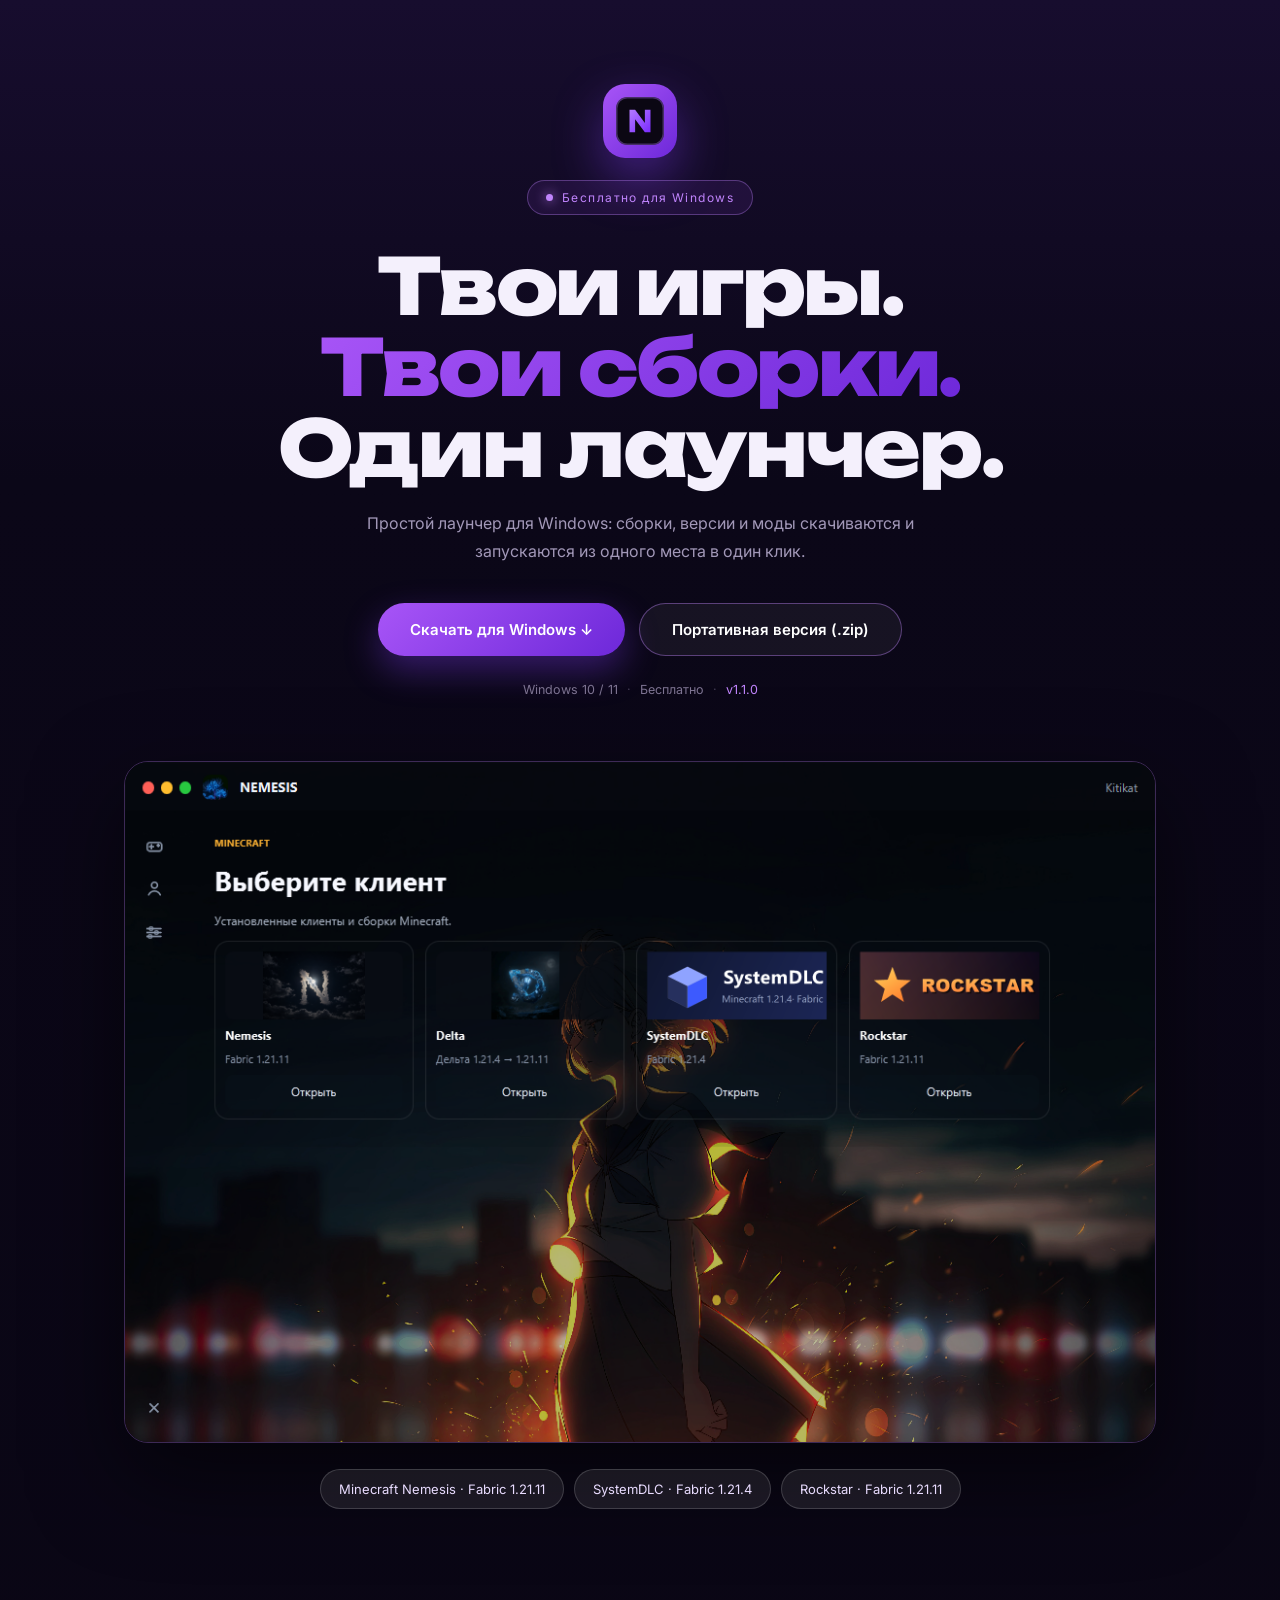
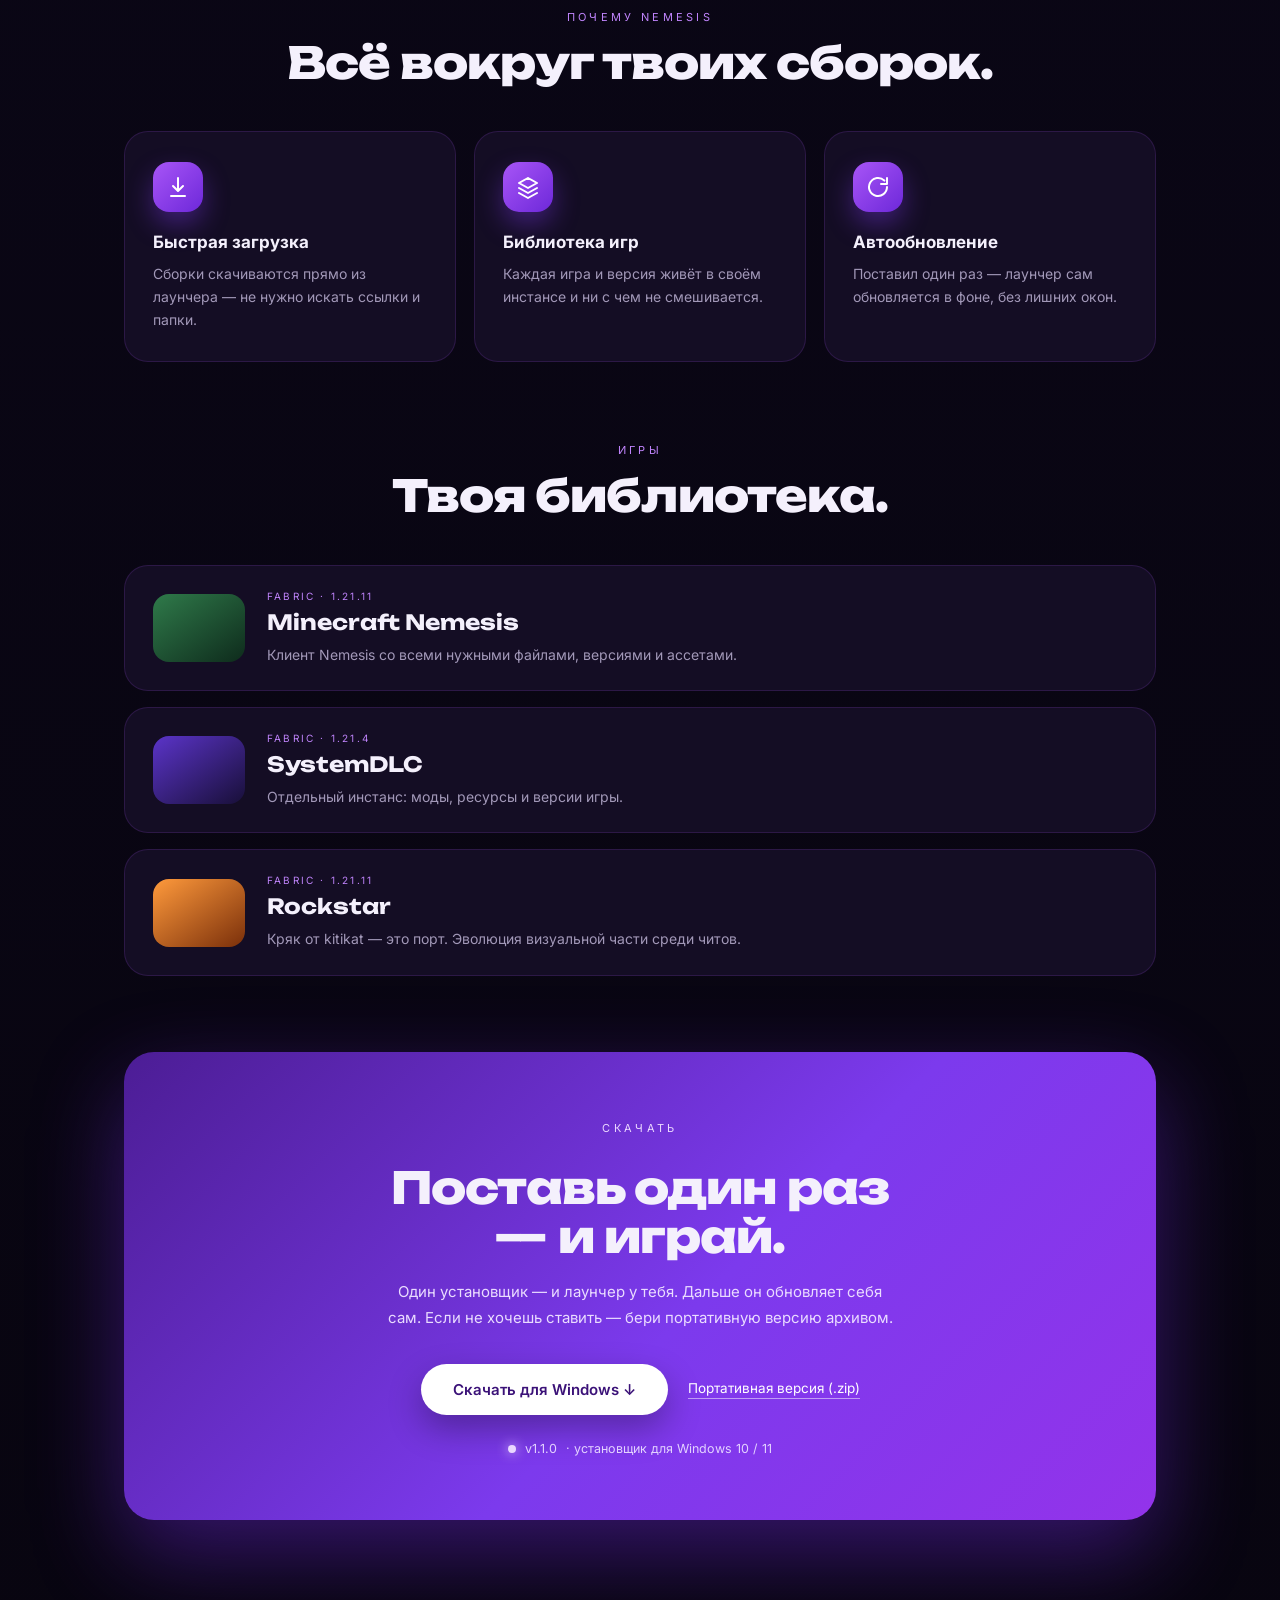
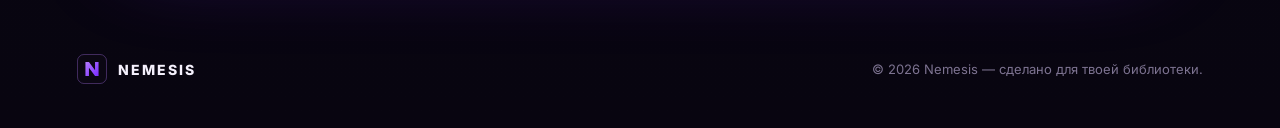
==== commit 74f51399: "Site: launcher screenshot, Rockstar instead of Lineage2M, SVG feature icons" ====
--- a/index.html
+++ b/index.html
@@ -25,14 +25,13 @@
 </section>
 
 <section class="showcase wrap">
-  <div class="cover">
-    <div class="cover-logo"><img src="assets/favicon.svg" alt=""></div>
-    <div class="cover-name">NEMESIS LAUNCHER</div>
-    <div class="chips">
-      <span class="chip">Minecraft Nemesis · Fabric 1.21.11</span>
-      <span class="chip">SystemDLC · Fabric 1.21.4</span>
-      <span class="chip soon">Lineage2M · скоро</span>
-    </div>
+  <div class="shot">
+    <img src="assets/launcher.png" alt="Nemesis Launcher — выбор клиента">
+  </div>
+  <div class="chips">
+    <span class="chip">Minecraft Nemesis · Fabric 1.21.11</span>
+    <span class="chip">SystemDLC · Fabric 1.21.4</span>
+    <span class="chip">Rockstar · Fabric 1.21.11</span>
   </div>
 </section>
 
@@ -43,17 +42,17 @@
   </div>
   <div class="features">
     <article class="feature">
-      <div class="icon">↓</div>
+      <div class="icon"><svg viewBox="0 0 24 24" fill="none" stroke="currentColor" stroke-width="2" stroke-linecap="round" stroke-linejoin="round"><path d="M12 3v12"/><path d="m7 11 5 5 5-5"/><path d="M5 21h14"/></svg></div>
       <h3>Быстрая загрузка</h3>
       <p>Сборки скачиваются прямо из лаунчера — не нужно искать ссылки и папки.</p>
     </article>
     <article class="feature">
-      <div class="icon">▣</div>
+      <div class="icon"><svg viewBox="0 0 24 24" fill="none" stroke="currentColor" stroke-width="2" stroke-linecap="round" stroke-linejoin="round"><path d="m12 3 9 5-9 5-9-5 9-5"/><path d="m3 13 9 5 9-5"/><path d="m3 18 9 5 9-5"/></svg></div>
       <h3>Библиотека игр</h3>
       <p>Каждая игра и версия живёт в своём инстансе и ни с чем не смешивается.</p>
     </article>
     <article class="feature">
-      <div class="icon">✦</div>
+      <div class="icon"><svg viewBox="0 0 24 24" fill="none" stroke="currentColor" stroke-width="2" stroke-linecap="round" stroke-linejoin="round"><path d="M21 12a9 9 0 1 1-2.64-6.36"/><path d="M21 3v6h-6"/></svg></div>
       <h3>Автообновление</h3>
       <p>Поставил один раз — лаунчер сам обновляется в фоне, без лишних окон.</p>
     </article>
@@ -82,14 +81,13 @@
         <p>Отдельный инстанс: моды, ресурсы и версии игры.</p>
       </div>
     </div>
-    <div class="game-row soon">
-      <div class="game-art art-l2"></div>
+    <div class="game-row">
+      <div class="game-art art-rs"></div>
       <div class="game-text">
-        <span>ЛАУНЧЕР</span>
-        <h3>Lineage2M</h3>
-        <p>Поддержка лаунчера для отдельного клиента игры.</p>
+        <span>FABRIC · 1.21.11</span>
+        <h3>Rockstar</h3>
+        <p>Кряк от kitikat — это порт. Эволюция визуальной части среди читов.</p>
       </div>
-      <b class="soon-tag">Скоро</b>
     </div>
   </div>
 </section>
--- a/assets/style.css
+++ b/assets/style.css
@@ -15,7 +15,7 @@
 html{scroll-behavior:smooth}
 body{
   margin:0;color:var(--text);font-family:Inter,sans-serif;
-  background:linear-gradient(180deg,#170d2e 0,#0b0718 480px,var(--bg) 100%) fixed;
+  background:linear-gradient(180deg,#170d2e 0,#0b0718 480px,var(--bg) 100%);
   -webkit-font-smoothing:antialiased;
 }
 a{color:inherit}
@@ -65,29 +65,20 @@
 .meta .accent{color:var(--acc-2)}
 .dot{opacity:.5}
 
-/* ---------- cover ---------- */
+/* ---------- screenshot ---------- */
 .showcase{padding-bottom:20px}
-.cover{
-  border-radius:30px;padding:70px 30px 54px;text-align:center;
-  background:radial-gradient(130% 130% at 50% 0%,#4a1f8f 0%,#241245 48%,#150d2a 100%);
+.shot{
+  border-radius:24px;overflow:hidden;
   border:1px solid rgba(192,132,252,.28);
   box-shadow:0 34px 90px rgba(0,0,0,.55);
 }
-.cover-logo img{
-  width:88px;height:88px;margin:0 auto 20px;border-radius:26px;padding:16px;
-  background:rgba(255,255,255,.1);border:1px solid rgba(255,255,255,.22);
-}
-.cover-name{
-  font-family:Unbounded,Manrope,sans-serif;font-weight:700;
-  font-size:clamp(20px,3vw,30px);letter-spacing:.16em;
-}
-.chips{display:flex;gap:10px;justify-content:center;flex-wrap:wrap;margin-top:30px}
+.shot img{display:block;width:100%;height:auto}
+.chips{display:flex;gap:10px;justify-content:center;flex-wrap:wrap;margin-top:26px}
 .chip{
   font-size:13px;color:#e9dcff;
   background:rgba(255,255,255,.08);border:1px solid rgba(255,255,255,.16);
   padding:11px 18px;border-radius:999px;
 }
-.chip.soon{opacity:.55}
 
 /* ---------- sections ---------- */
 .section{padding-top:76px}
@@ -113,9 +104,10 @@
   width:50px;height:50px;border-radius:16px;
   background:var(--grad);
   display:flex;align-items:center;justify-content:center;
-  font-size:20px;color:#fff;margin-bottom:20px;
+  color:#fff;margin-bottom:20px;
   box-shadow:0 12px 26px rgba(124,58,237,.4);
 }
+.feature .icon svg{width:24px;height:24px}
 .feature h3{font-size:17px;margin:0 0 10px}
 .feature p{margin:0;color:var(--muted);font-size:14px;line-height:1.65}
 
@@ -127,11 +119,10 @@
   padding:24px 28px;transition:.25s;
 }
 .game-row:hover{border-color:rgba(192,132,252,.5);transform:translateX(6px)}
-.game-row.soon{opacity:.5}
 .game-art{width:92px;height:68px;border-radius:16px;flex:none}
 .art-mc{background:linear-gradient(145deg,#2f7a4a,#0e2b1c)}
 .art-sd{background:linear-gradient(145deg,#5b34c9,#180f38)}
-.art-l2{background:linear-gradient(145deg,#a05a24,#2a1508)}
+.art-rs{background:linear-gradient(145deg,#ff9a3c,#7a2f0a)}
 .game-text{display:flex;flex-direction:column;gap:5px}
 .game-text span{font-size:10px;letter-spacing:.22em;color:var(--acc-2)}
 .game-text h3{font-family:Unbounded,Manrope,sans-serif;font-weight:700;font-size:21px;margin:2px 0 4px}
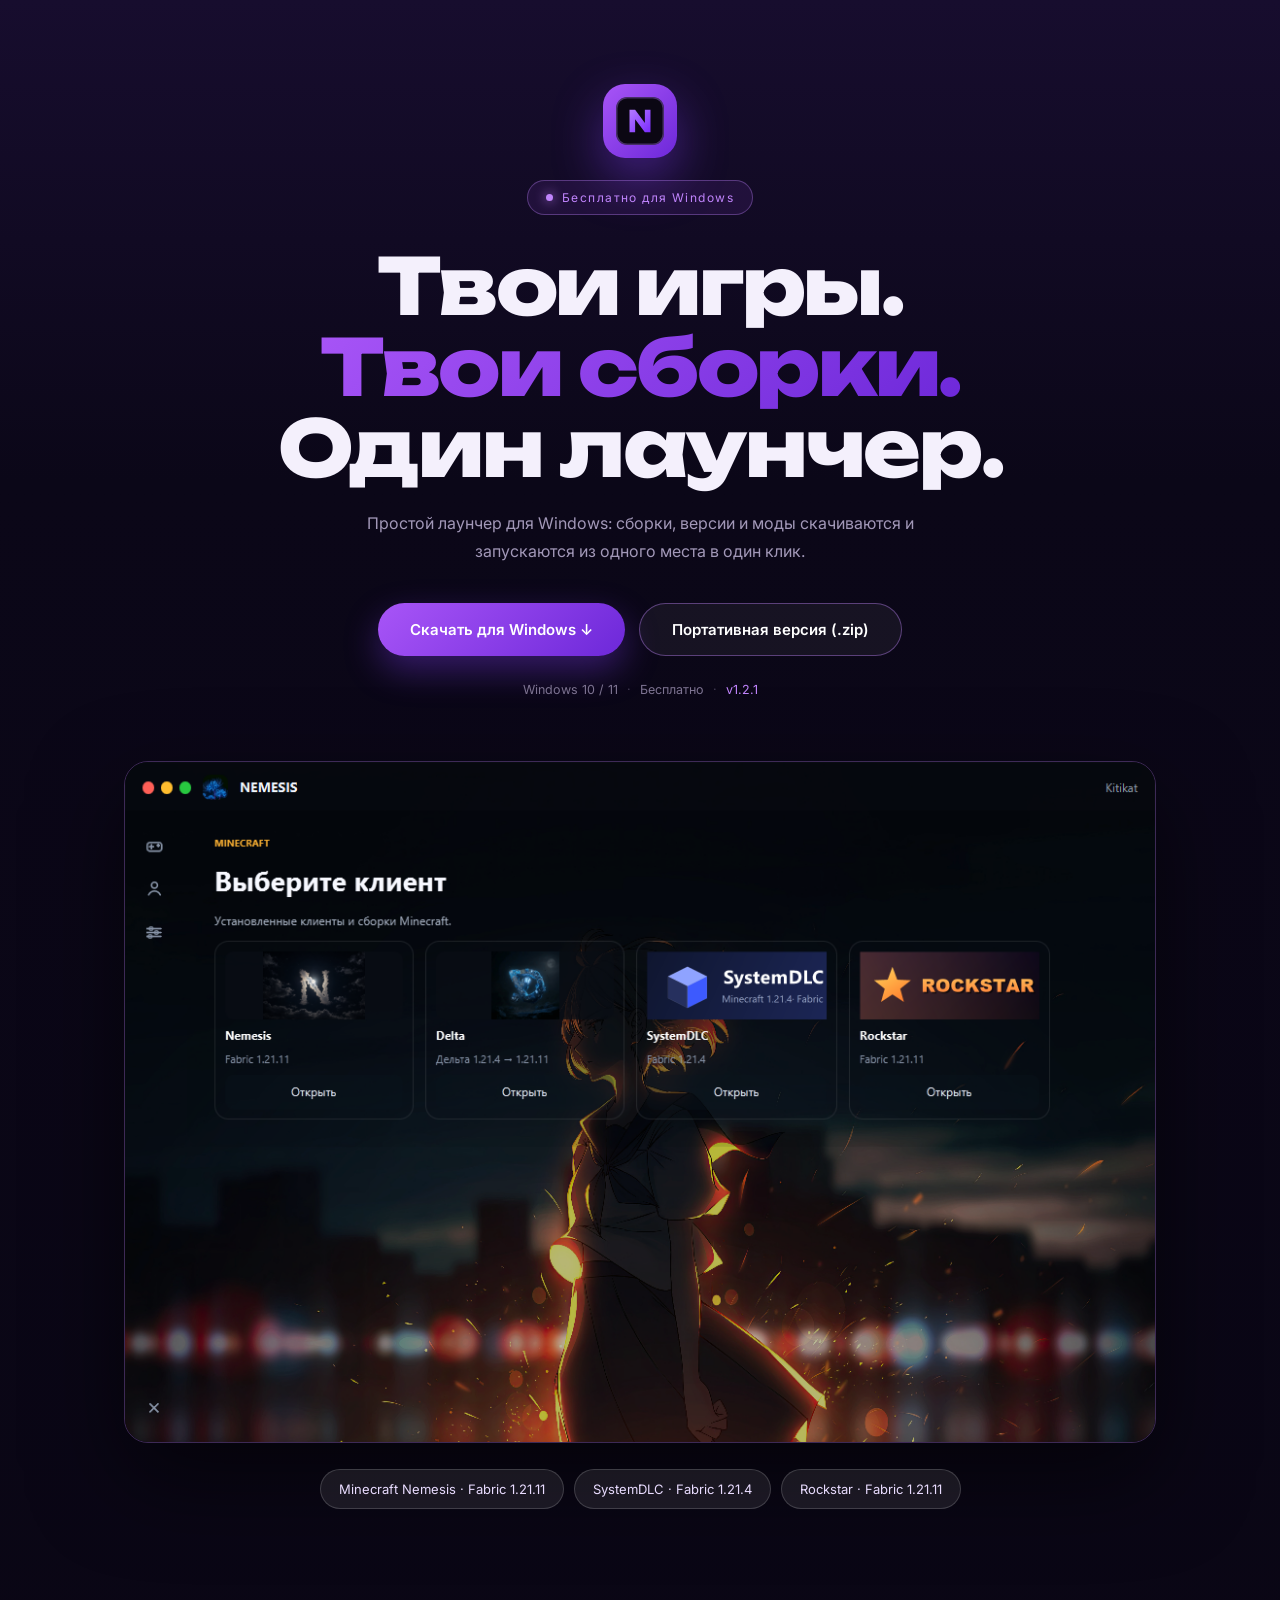
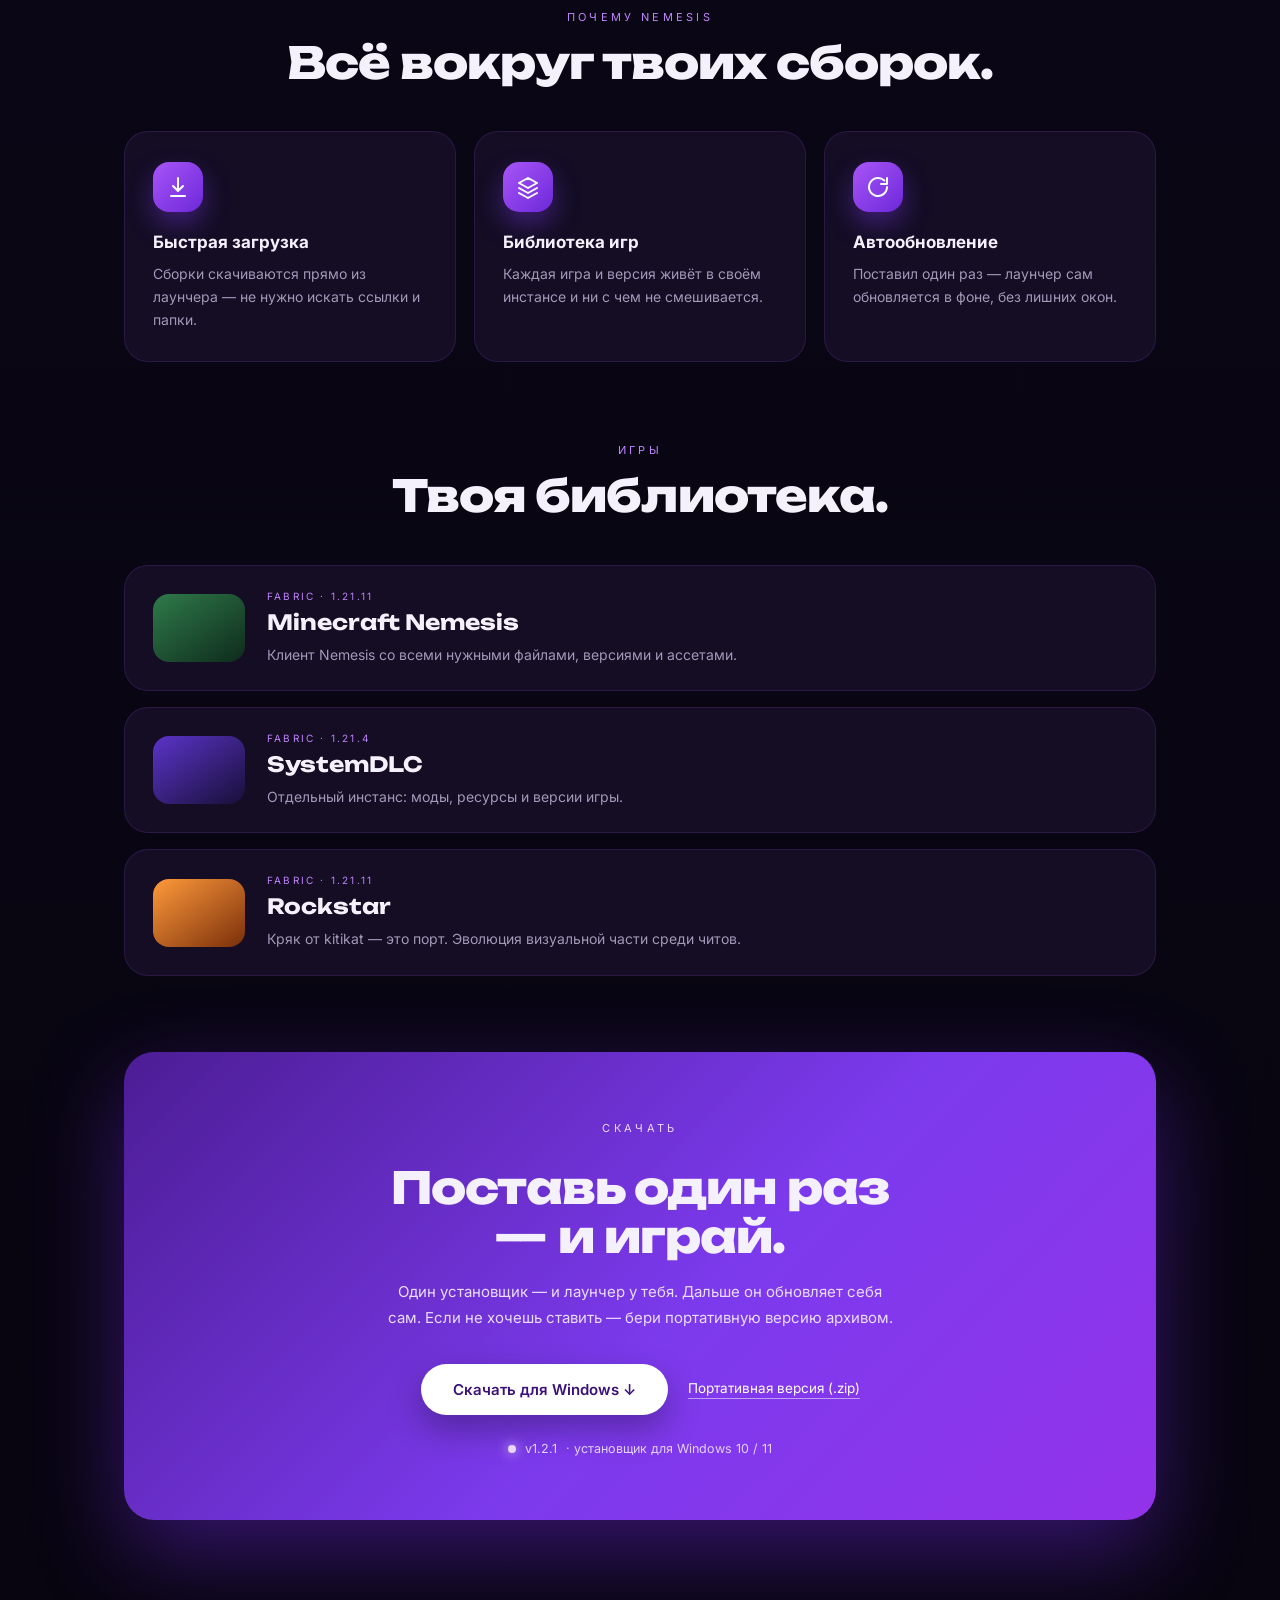
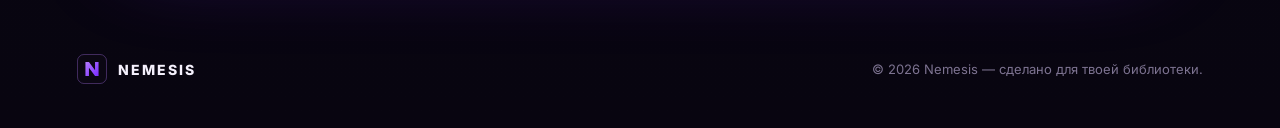
==== commit 96ced3c8: "Site: portable links and version -> 1.2.1" ====
--- a/index.html
+++ b/index.html
@@ -19,9 +19,9 @@
   <p class="lead">Простой лаунчер для Windows: сборки, версии и моды скачиваются и запускаются из одного места в один клик.</p>
   <div class="hero-actions">
     <a class="btn btn-lg" data-download href="https://github.com/1kitikat1/Launch/releases/latest/download/NemesisSetup.exe">Скачать для Windows ↓</a>
-    <a class="btn btn-lg ghost" data-portable href="https://github.com/1kitikat1/Launch/releases/download/v1.1.0/NemesisLauncher-1.1.0.zip">Портативная версия (.zip)</a>
+    <a class="btn btn-lg ghost" data-portable href="https://github.com/1kitikat1/Launch/releases/download/v1.2.1/NemesisLauncher-1.2.1.zip">Портативная версия (.zip)</a>
   </div>
-  <div class="meta"><span>Windows 10 / 11</span><span class="dot">·</span><span>Бесплатно</span><span class="dot">·</span><span class="accent" data-version>v1.1.0</span></div>
+  <div class="meta"><span>Windows 10 / 11</span><span class="dot">·</span><span>Бесплатно</span><span class="dot">·</span><span class="accent" data-version>v1.2.1</span></div>
 </section>
 
 <section class="showcase wrap">
@@ -99,9 +99,9 @@
     <p>Один установщик — и лаунчер у тебя. Дальше он обновляет себя сам. Если не хочешь ставить — бери портативную версию архивом.</p>
     <div class="dl-actions">
       <a class="btn btn-lg white" data-download href="https://github.com/1kitikat1/Launch/releases/latest/download/NemesisSetup.exe">Скачать для Windows ↓</a>
-      <a class="dl-alt" data-portable href="https://github.com/1kitikat1/Launch/releases/download/v1.1.0/NemesisLauncher-1.1.0.zip">Портативная версия (.zip)</a>
+      <a class="dl-alt" data-portable href="https://github.com/1kitikat1/Launch/releases/download/v1.2.1/NemesisLauncher-1.2.1.zip">Портативная версия (.zip)</a>
     </div>
-    <div class="dl-meta"><span class="pulse"></span><span data-version>v1.1.0</span> · установщик для Windows 10 / 11</div>
+    <div class="dl-meta"><span class="pulse"></span><span data-version>v1.2.1</span> · установщик для Windows 10 / 11</div>
   </div>
 </section>
 
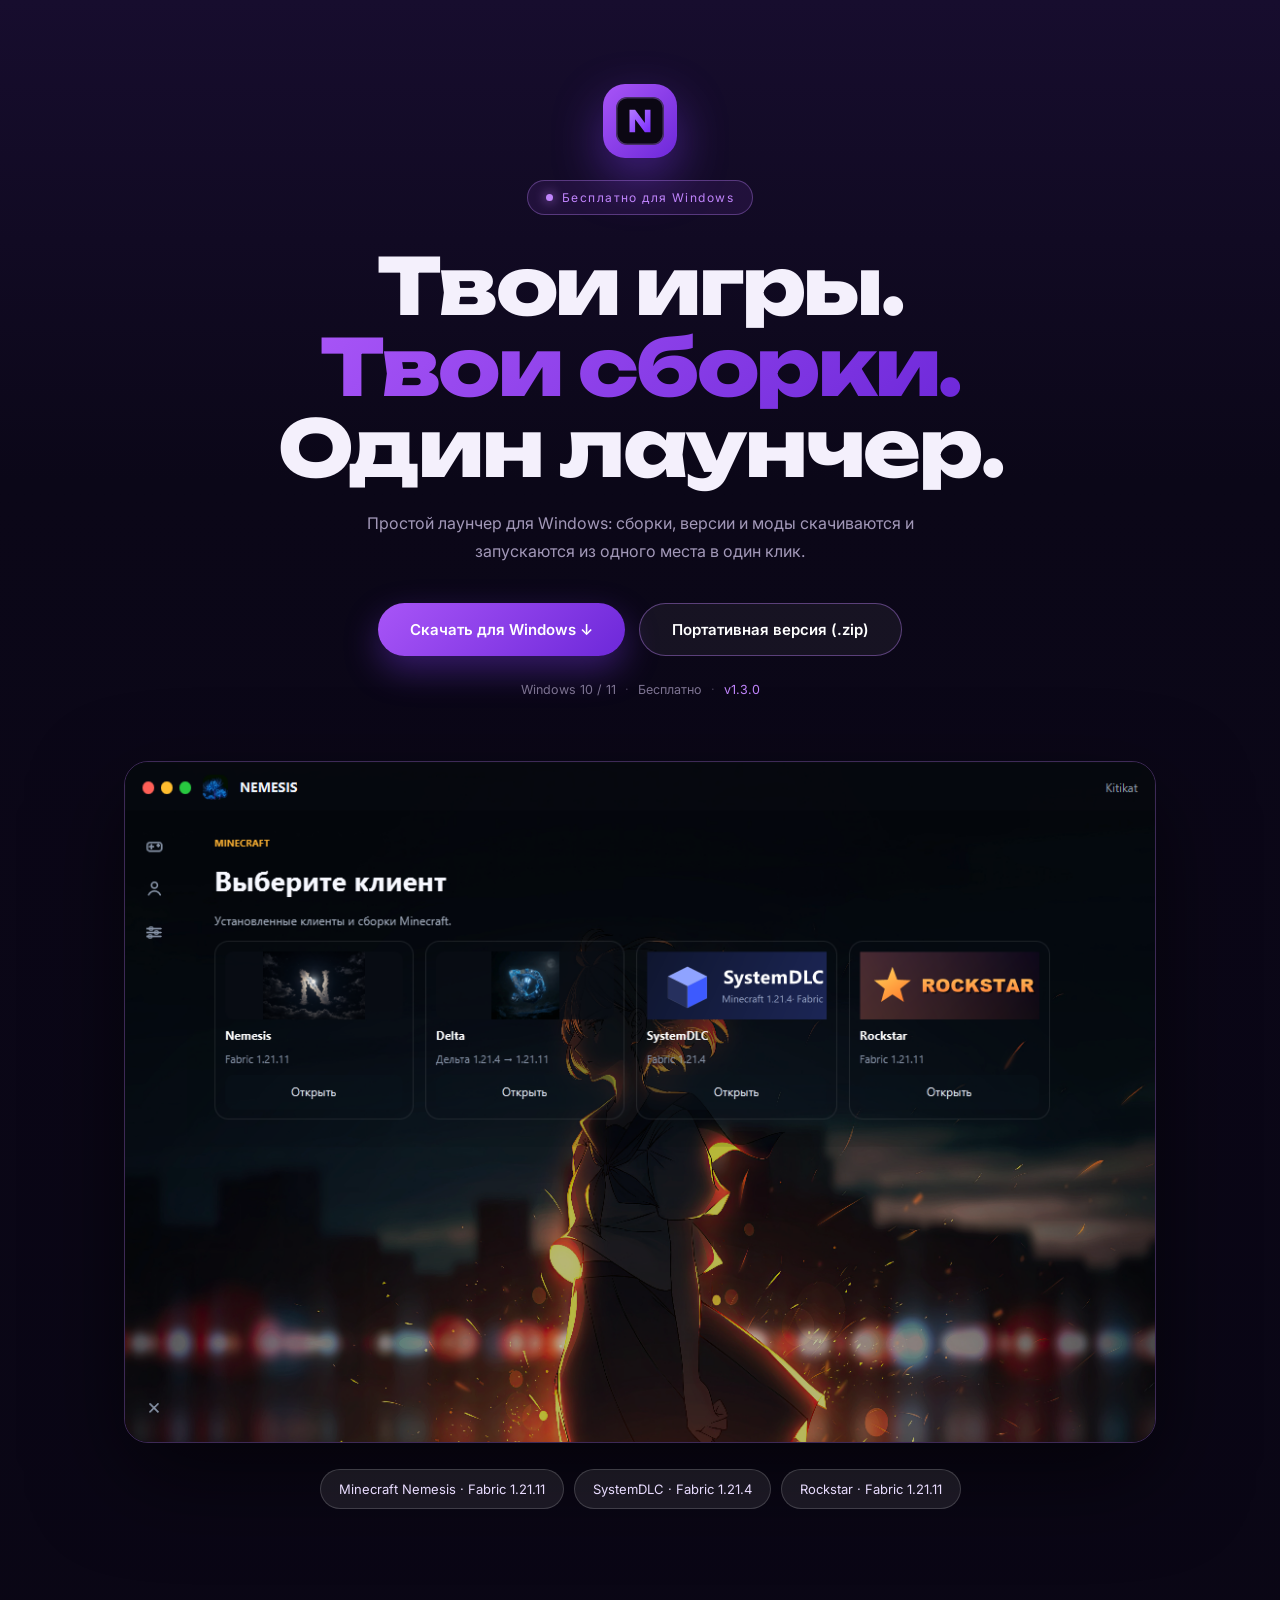
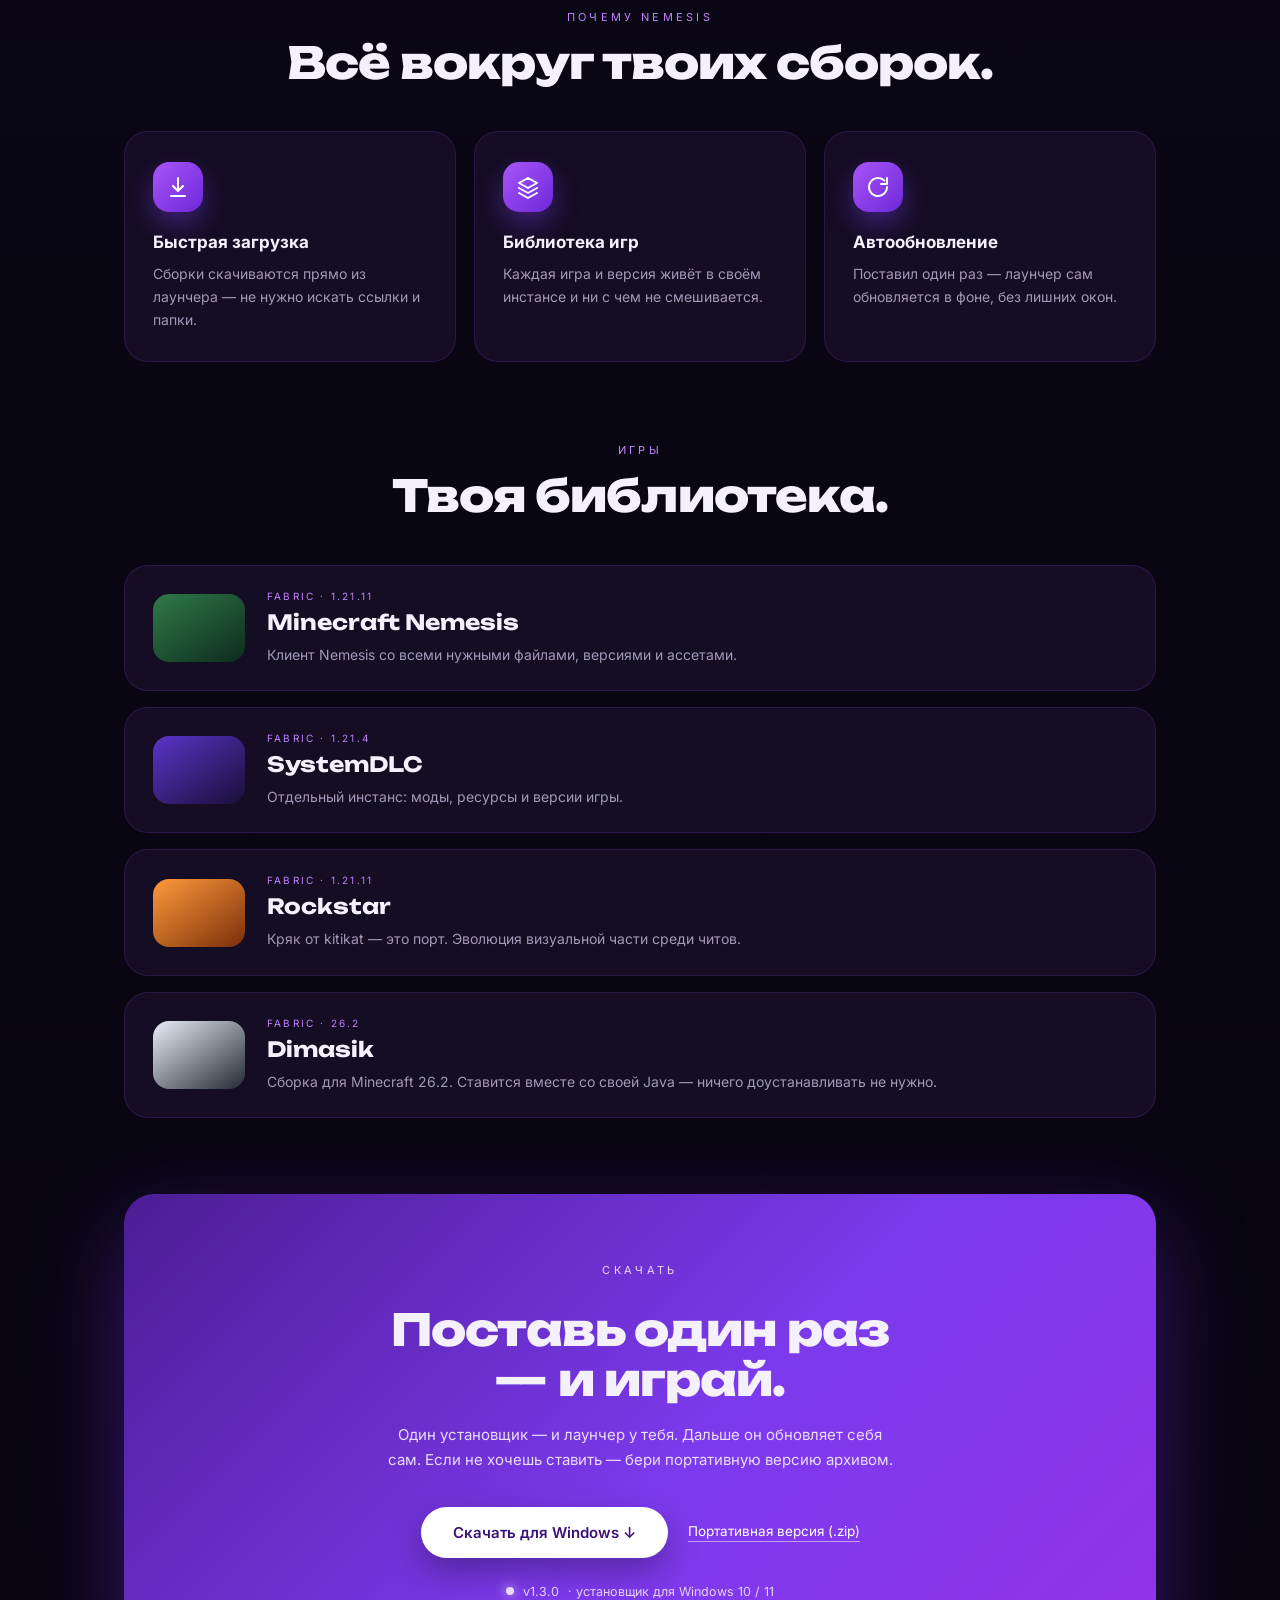
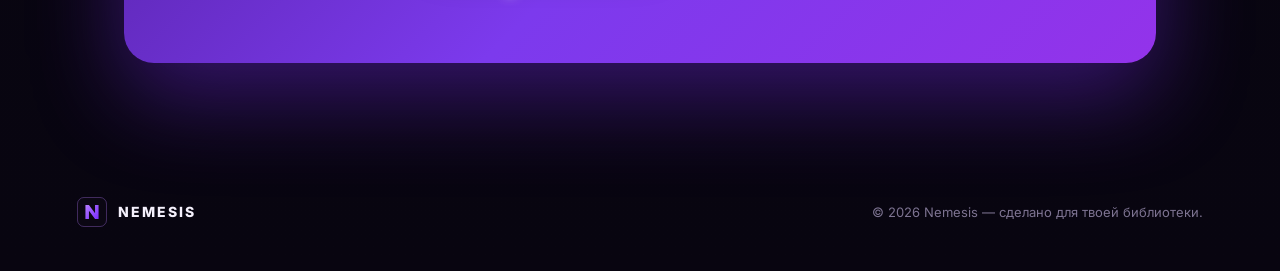
==== commit 14c4e97a: "Site: Dimasik client row and version -> 1.3.0" ====
--- a/index.html
+++ b/index.html
@@ -19,9 +19,9 @@
   <p class="lead">Простой лаунчер для Windows: сборки, версии и моды скачиваются и запускаются из одного места в один клик.</p>
   <div class="hero-actions">
     <a class="btn btn-lg" data-download href="https://github.com/1kitikat1/Launch/releases/latest/download/NemesisSetup.exe">Скачать для Windows ↓</a>
-    <a class="btn btn-lg ghost" data-portable href="https://github.com/1kitikat1/Launch/releases/download/v1.2.1/NemesisLauncher-1.2.1.zip">Портативная версия (.zip)</a>
+    <a class="btn btn-lg ghost" data-portable href="https://github.com/1kitikat1/Launch/releases/download/v1.3.0/NemesisLauncher-1.3.0.zip">Портативная версия (.zip)</a>
   </div>
-  <div class="meta"><span>Windows 10 / 11</span><span class="dot">·</span><span>Бесплатно</span><span class="dot">·</span><span class="accent" data-version>v1.2.1</span></div>
+  <div class="meta"><span>Windows 10 / 11</span><span class="dot">·</span><span>Бесплатно</span><span class="dot">·</span><span class="accent" data-version>v1.3.0</span></div>
 </section>
 
 <section class="showcase wrap">
@@ -89,6 +89,14 @@
         <p>Кряк от kitikat — это порт. Эволюция визуальной части среди читов.</p>
       </div>
     </div>
+    <div class="game-row">
+      <div class="game-art art-dm"></div>
+      <div class="game-text">
+        <span>FABRIC · 26.2</span>
+        <h3>Dimasik</h3>
+        <p>Сборка для Minecraft 26.2. Ставится вместе со своей Java — ничего доустанавливать не нужно.</p>
+      </div>
+    </div>
   </div>
 </section>
 
@@ -99,9 +107,9 @@
     <p>Один установщик — и лаунчер у тебя. Дальше он обновляет себя сам. Если не хочешь ставить — бери портативную версию архивом.</p>
     <div class="dl-actions">
       <a class="btn btn-lg white" data-download href="https://github.com/1kitikat1/Launch/releases/latest/download/NemesisSetup.exe">Скачать для Windows ↓</a>
-      <a class="dl-alt" data-portable href="https://github.com/1kitikat1/Launch/releases/download/v1.2.1/NemesisLauncher-1.2.1.zip">Портативная версия (.zip)</a>
+      <a class="dl-alt" data-portable href="https://github.com/1kitikat1/Launch/releases/download/v1.3.0/NemesisLauncher-1.3.0.zip">Портативная версия (.zip)</a>
     </div>
-    <div class="dl-meta"><span class="pulse"></span><span data-version>v1.2.1</span> · установщик для Windows 10 / 11</div>
+    <div class="dl-meta"><span class="pulse"></span><span data-version>v1.3.0</span> · установщик для Windows 10 / 11</div>
   </div>
 </section>
 
--- a/assets/style.css
+++ b/assets/style.css
@@ -123,6 +123,7 @@
 .art-mc{background:linear-gradient(145deg,#2f7a4a,#0e2b1c)}
 .art-sd{background:linear-gradient(145deg,#5b34c9,#180f38)}
 .art-rs{background:linear-gradient(145deg,#ff9a3c,#7a2f0a)}
+.art-dm{background:linear-gradient(145deg,#e9eef6,#242a34)}
 .game-text{display:flex;flex-direction:column;gap:5px}
 .game-text span{font-size:10px;letter-spacing:.22em;color:var(--acc-2)}
 .game-text h3{font-family:Unbounded,Manrope,sans-serif;font-weight:700;font-size:21px;margin:2px 0 4px}
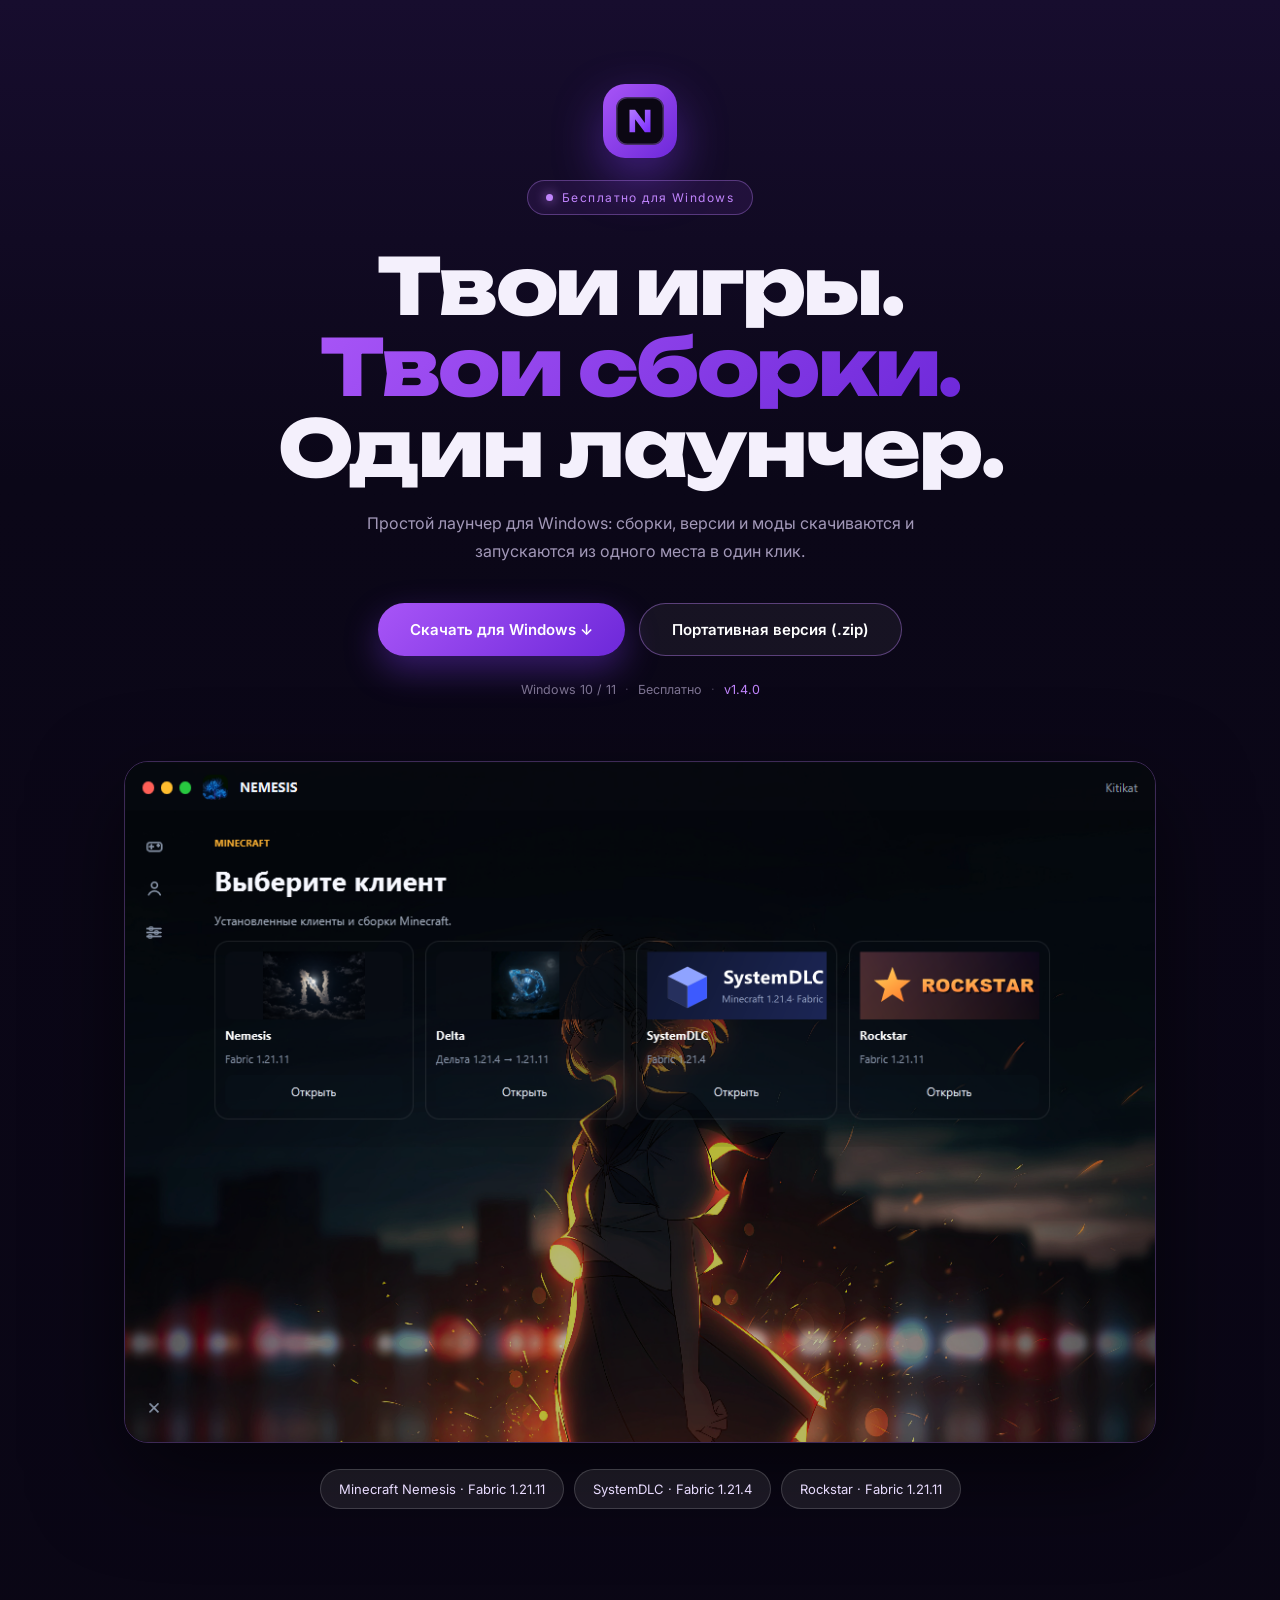
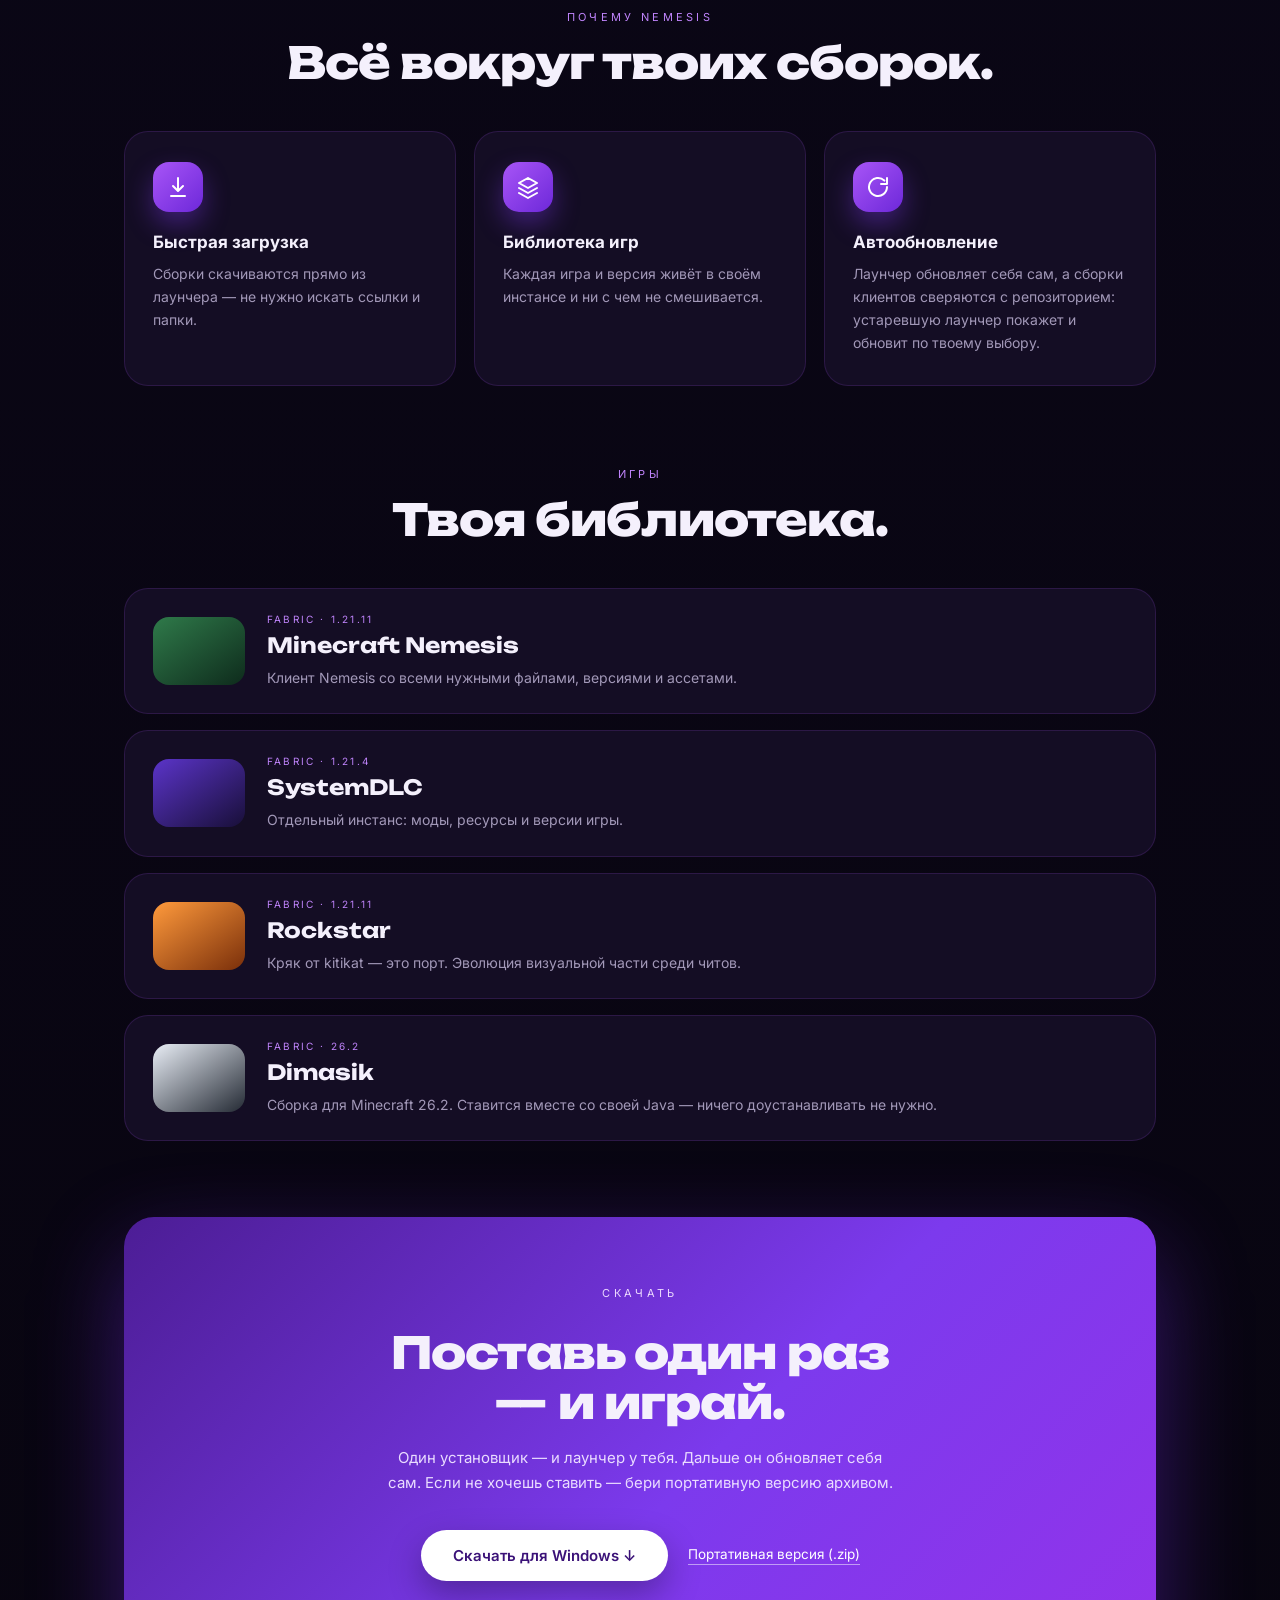
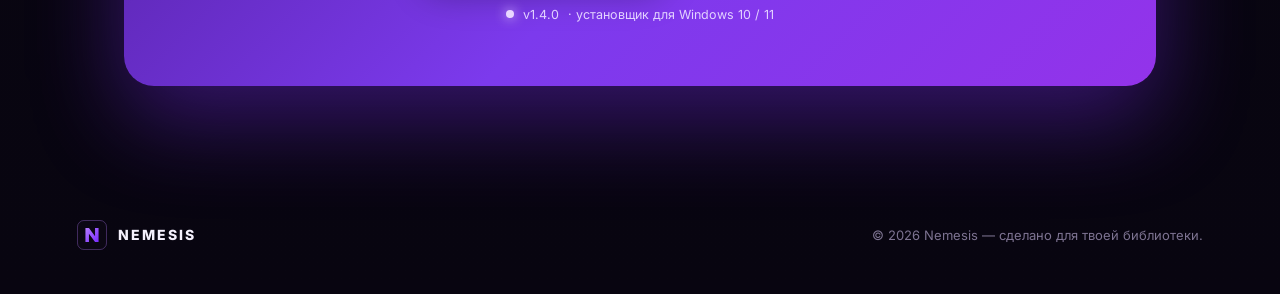
==== commit ac7a30b6: "Site: version -> 1.4.0 and client auto-update" ====
--- a/index.html
+++ b/index.html
@@ -19,9 +19,9 @@
   <p class="lead">Простой лаунчер для Windows: сборки, версии и моды скачиваются и запускаются из одного места в один клик.</p>
   <div class="hero-actions">
     <a class="btn btn-lg" data-download href="https://github.com/1kitikat1/Launch/releases/latest/download/NemesisSetup.exe">Скачать для Windows ↓</a>
-    <a class="btn btn-lg ghost" data-portable href="https://github.com/1kitikat1/Launch/releases/download/v1.3.0/NemesisLauncher-1.3.0.zip">Портативная версия (.zip)</a>
+    <a class="btn btn-lg ghost" data-portable href="https://github.com/1kitikat1/Launch/releases/download/v1.4.0/NemesisLauncher-1.4.0.zip">Портативная версия (.zip)</a>
   </div>
-  <div class="meta"><span>Windows 10 / 11</span><span class="dot">·</span><span>Бесплатно</span><span class="dot">·</span><span class="accent" data-version>v1.3.0</span></div>
+  <div class="meta"><span>Windows 10 / 11</span><span class="dot">·</span><span>Бесплатно</span><span class="dot">·</span><span class="accent" data-version>v1.4.0</span></div>
 </section>
 
 <section class="showcase wrap">
@@ -54,7 +54,7 @@
     <article class="feature">
       <div class="icon"><svg viewBox="0 0 24 24" fill="none" stroke="currentColor" stroke-width="2" stroke-linecap="round" stroke-linejoin="round"><path d="M21 12a9 9 0 1 1-2.64-6.36"/><path d="M21 3v6h-6"/></svg></div>
       <h3>Автообновление</h3>
-      <p>Поставил один раз — лаунчер сам обновляется в фоне, без лишних окон.</p>
+      <p>Лаунчер обновляет себя сам, а сборки клиентов сверяются с репозиторием: устаревшую лаунчер покажет и обновит по твоему выбору.</p>
     </article>
   </div>
 </section>
@@ -107,9 +107,9 @@
     <p>Один установщик — и лаунчер у тебя. Дальше он обновляет себя сам. Если не хочешь ставить — бери портативную версию архивом.</p>
     <div class="dl-actions">
       <a class="btn btn-lg white" data-download href="https://github.com/1kitikat1/Launch/releases/latest/download/NemesisSetup.exe">Скачать для Windows ↓</a>
-      <a class="dl-alt" data-portable href="https://github.com/1kitikat1/Launch/releases/download/v1.3.0/NemesisLauncher-1.3.0.zip">Портативная версия (.zip)</a>
+      <a class="dl-alt" data-portable href="https://github.com/1kitikat1/Launch/releases/download/v1.4.0/NemesisLauncher-1.4.0.zip">Портативная версия (.zip)</a>
     </div>
-    <div class="dl-meta"><span class="pulse"></span><span data-version>v1.3.0</span> · установщик для Windows 10 / 11</div>
+    <div class="dl-meta"><span class="pulse"></span><span data-version>v1.4.0</span> · установщик для Windows 10 / 11</div>
   </div>
 </section>
 
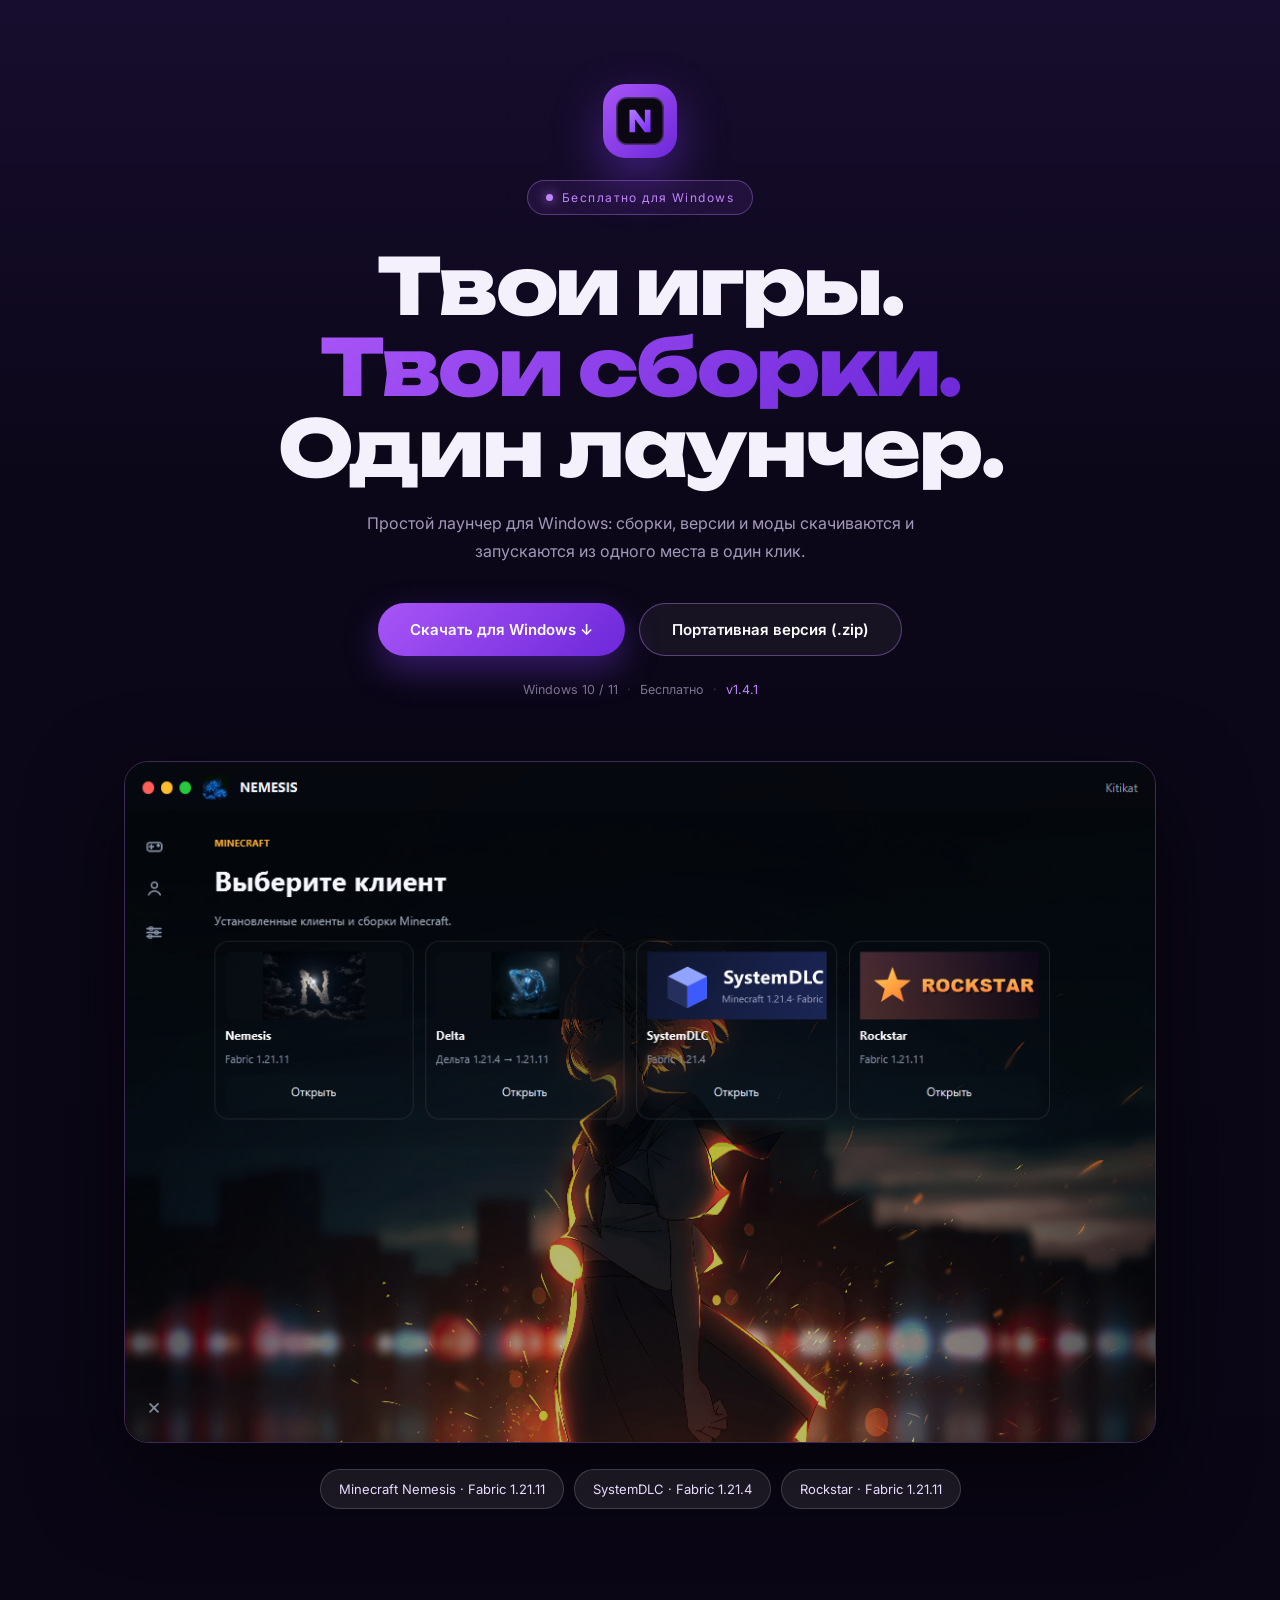
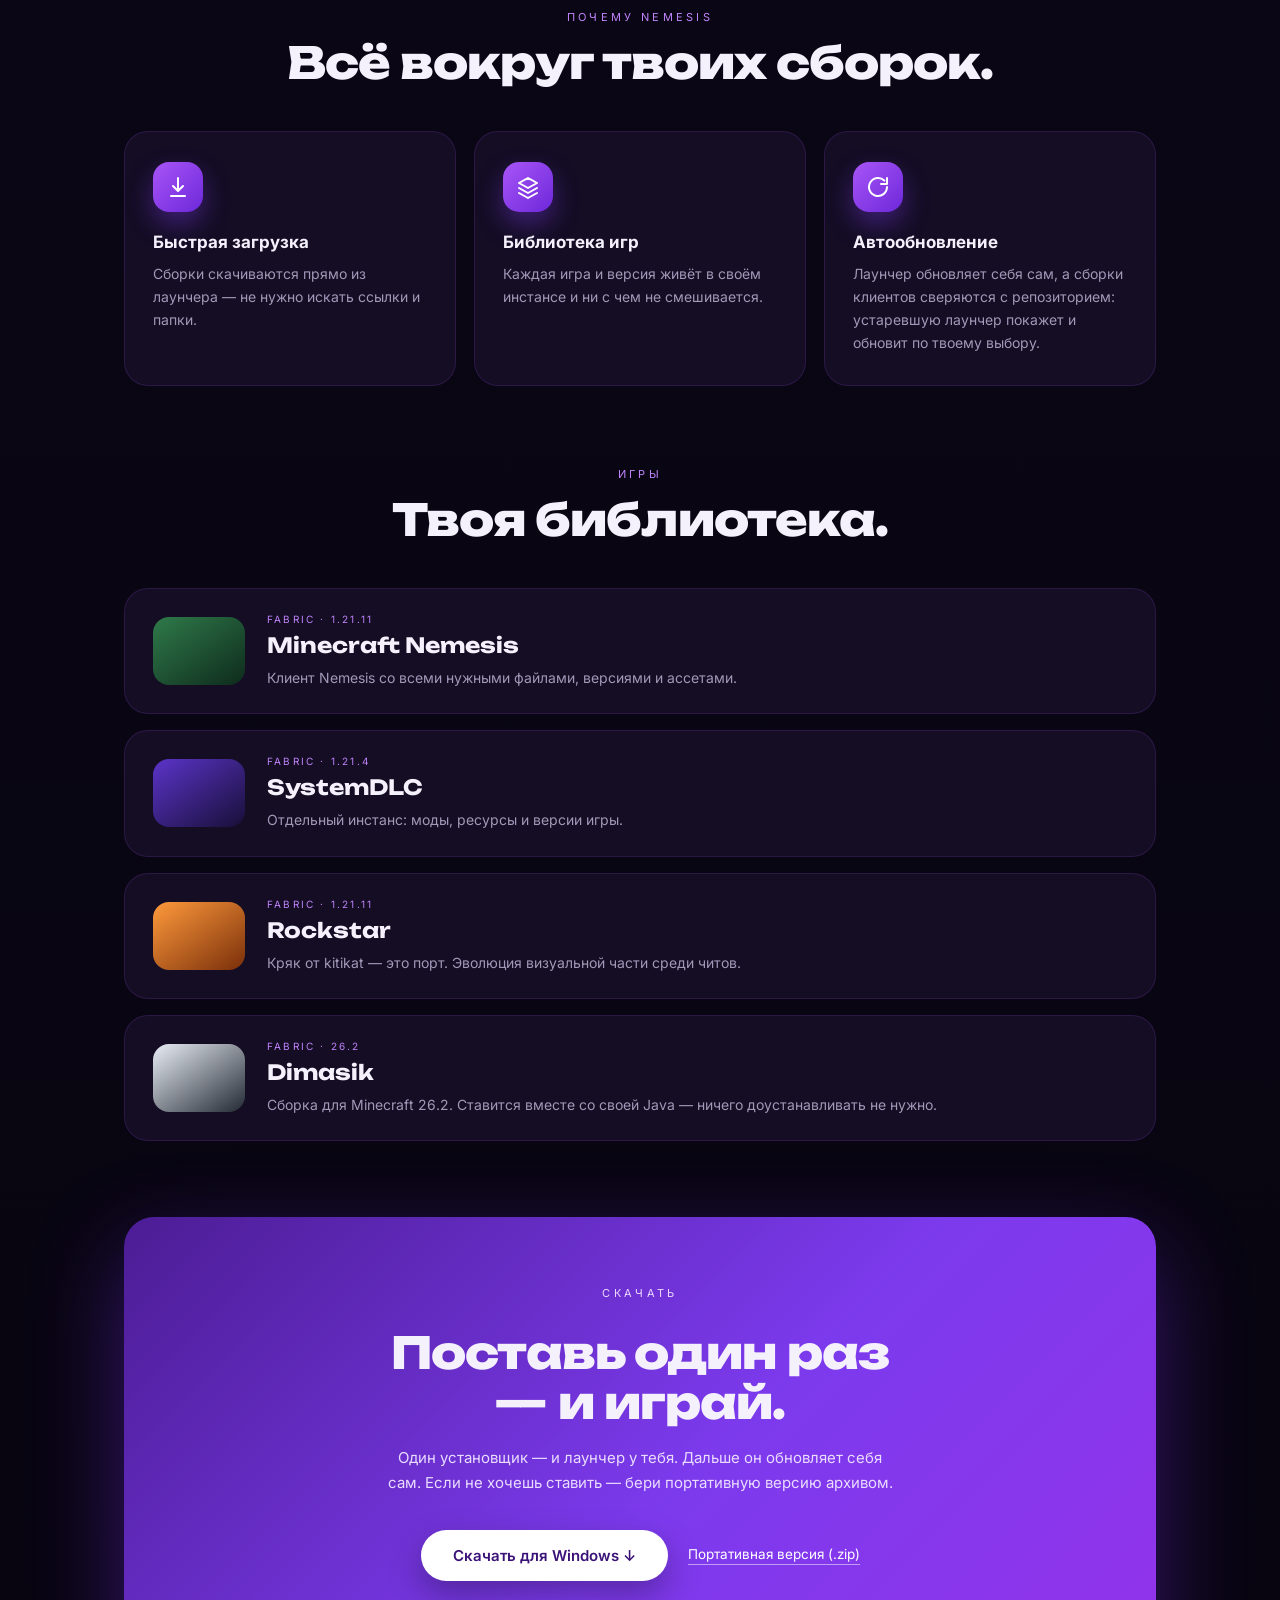
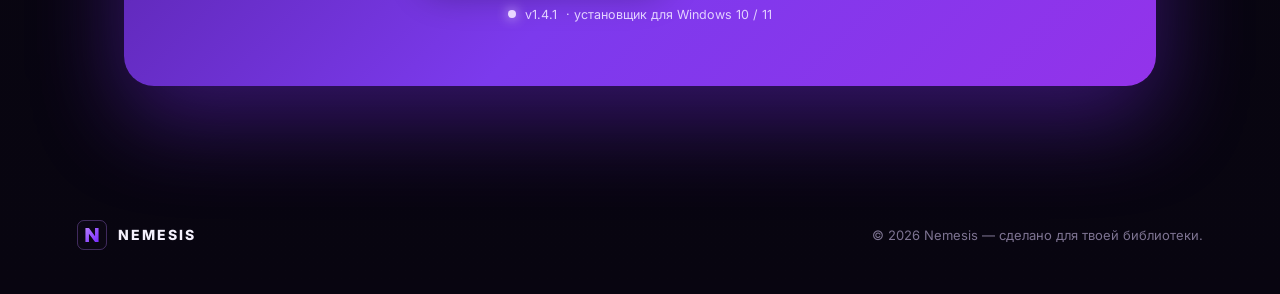
==== commit 35d3ca1c: "Site: version -> 1.4.1" ====
--- a/index.html
+++ b/index.html
@@ -19,9 +19,9 @@
   <p class="lead">Простой лаунчер для Windows: сборки, версии и моды скачиваются и запускаются из одного места в один клик.</p>
   <div class="hero-actions">
     <a class="btn btn-lg" data-download href="https://github.com/1kitikat1/Launch/releases/latest/download/NemesisSetup.exe">Скачать для Windows ↓</a>
-    <a class="btn btn-lg ghost" data-portable href="https://github.com/1kitikat1/Launch/releases/download/v1.4.0/NemesisLauncher-1.4.0.zip">Портативная версия (.zip)</a>
+    <a class="btn btn-lg ghost" data-portable href="https://github.com/1kitikat1/Launch/releases/download/v1.4.1/NemesisLauncher-1.4.1.zip">Портативная версия (.zip)</a>
   </div>
-  <div class="meta"><span>Windows 10 / 11</span><span class="dot">·</span><span>Бесплатно</span><span class="dot">·</span><span class="accent" data-version>v1.4.0</span></div>
+  <div class="meta"><span>Windows 10 / 11</span><span class="dot">·</span><span>Бесплатно</span><span class="dot">·</span><span class="accent" data-version>v1.4.1</span></div>
 </section>
 
 <section class="showcase wrap">
@@ -107,9 +107,9 @@
     <p>Один установщик — и лаунчер у тебя. Дальше он обновляет себя сам. Если не хочешь ставить — бери портативную версию архивом.</p>
     <div class="dl-actions">
       <a class="btn btn-lg white" data-download href="https://github.com/1kitikat1/Launch/releases/latest/download/NemesisSetup.exe">Скачать для Windows ↓</a>
-      <a class="dl-alt" data-portable href="https://github.com/1kitikat1/Launch/releases/download/v1.4.0/NemesisLauncher-1.4.0.zip">Портативная версия (.zip)</a>
+      <a class="dl-alt" data-portable href="https://github.com/1kitikat1/Launch/releases/download/v1.4.1/NemesisLauncher-1.4.1.zip">Портативная версия (.zip)</a>
     </div>
-    <div class="dl-meta"><span class="pulse"></span><span data-version>v1.4.0</span> · установщик для Windows 10 / 11</div>
+    <div class="dl-meta"><span class="pulse"></span><span data-version>v1.4.1</span> · установщик для Windows 10 / 11</div>
   </div>
 </section>
 
